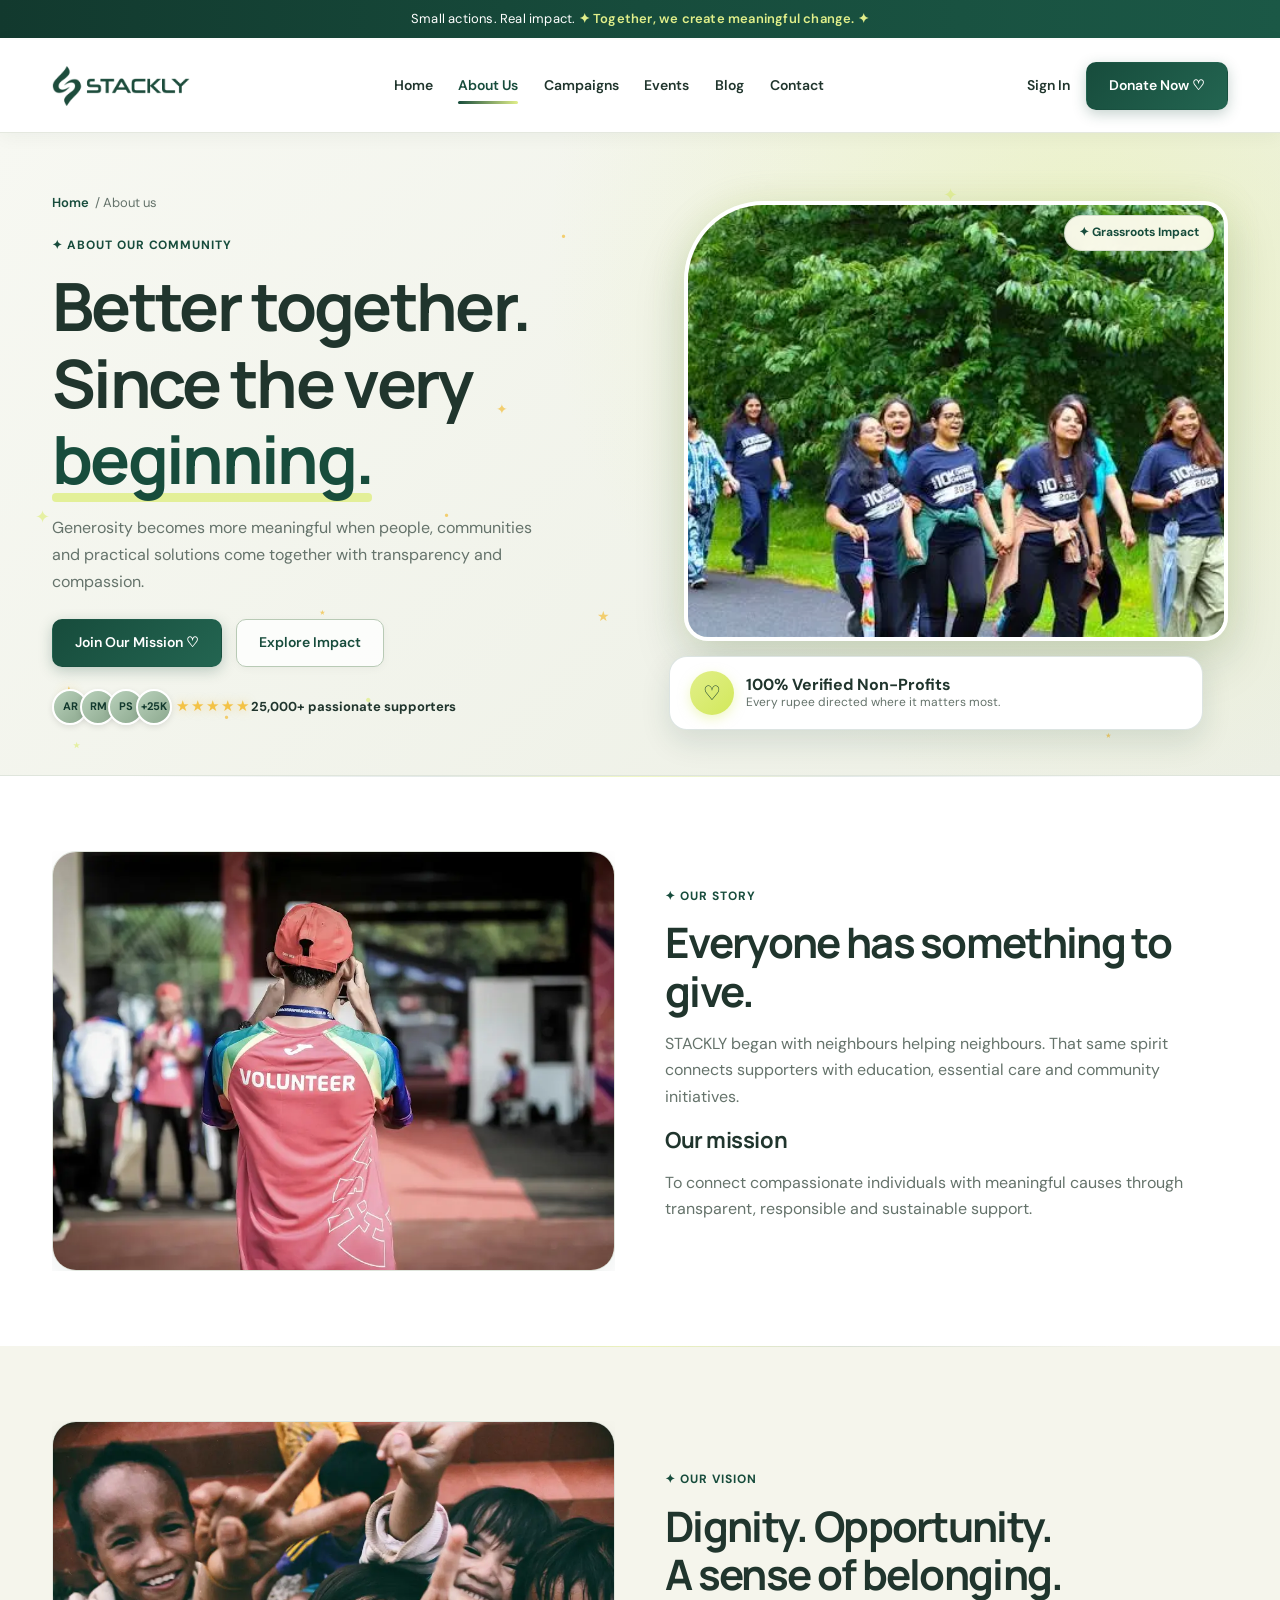
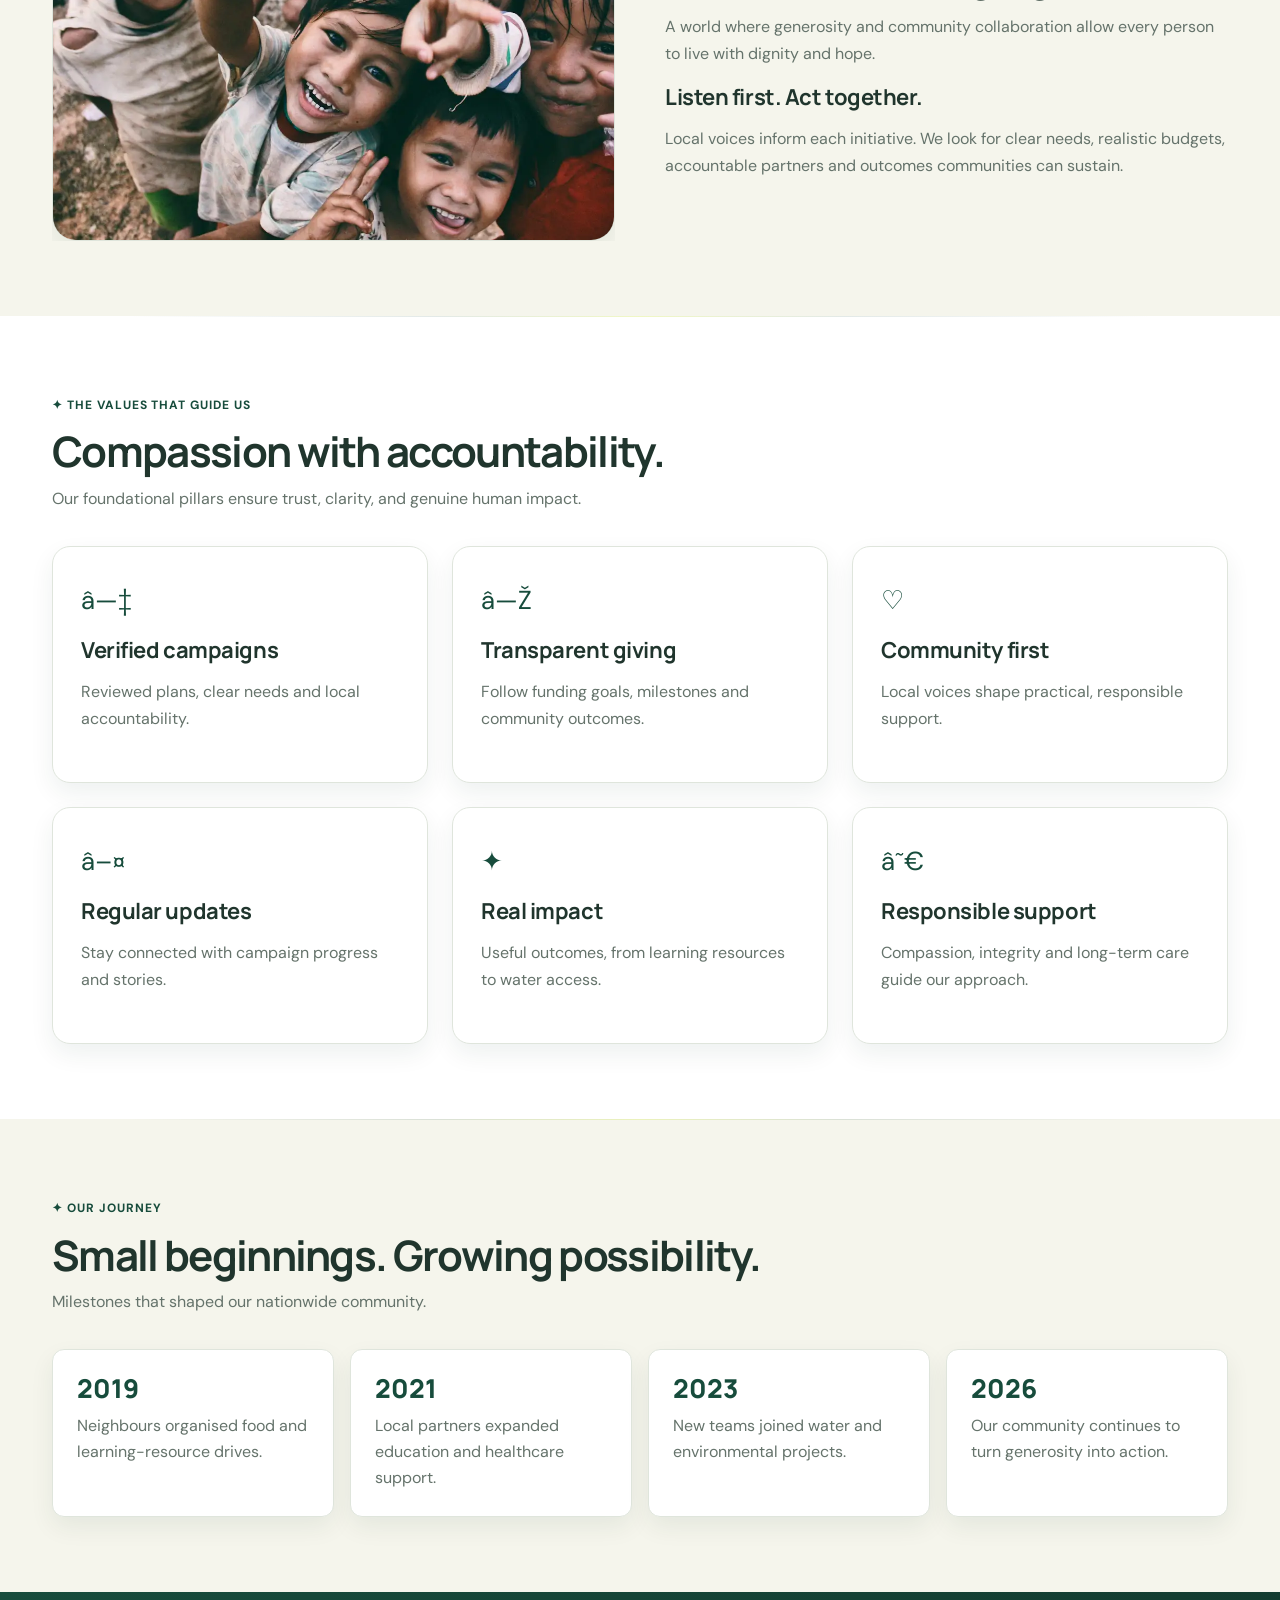
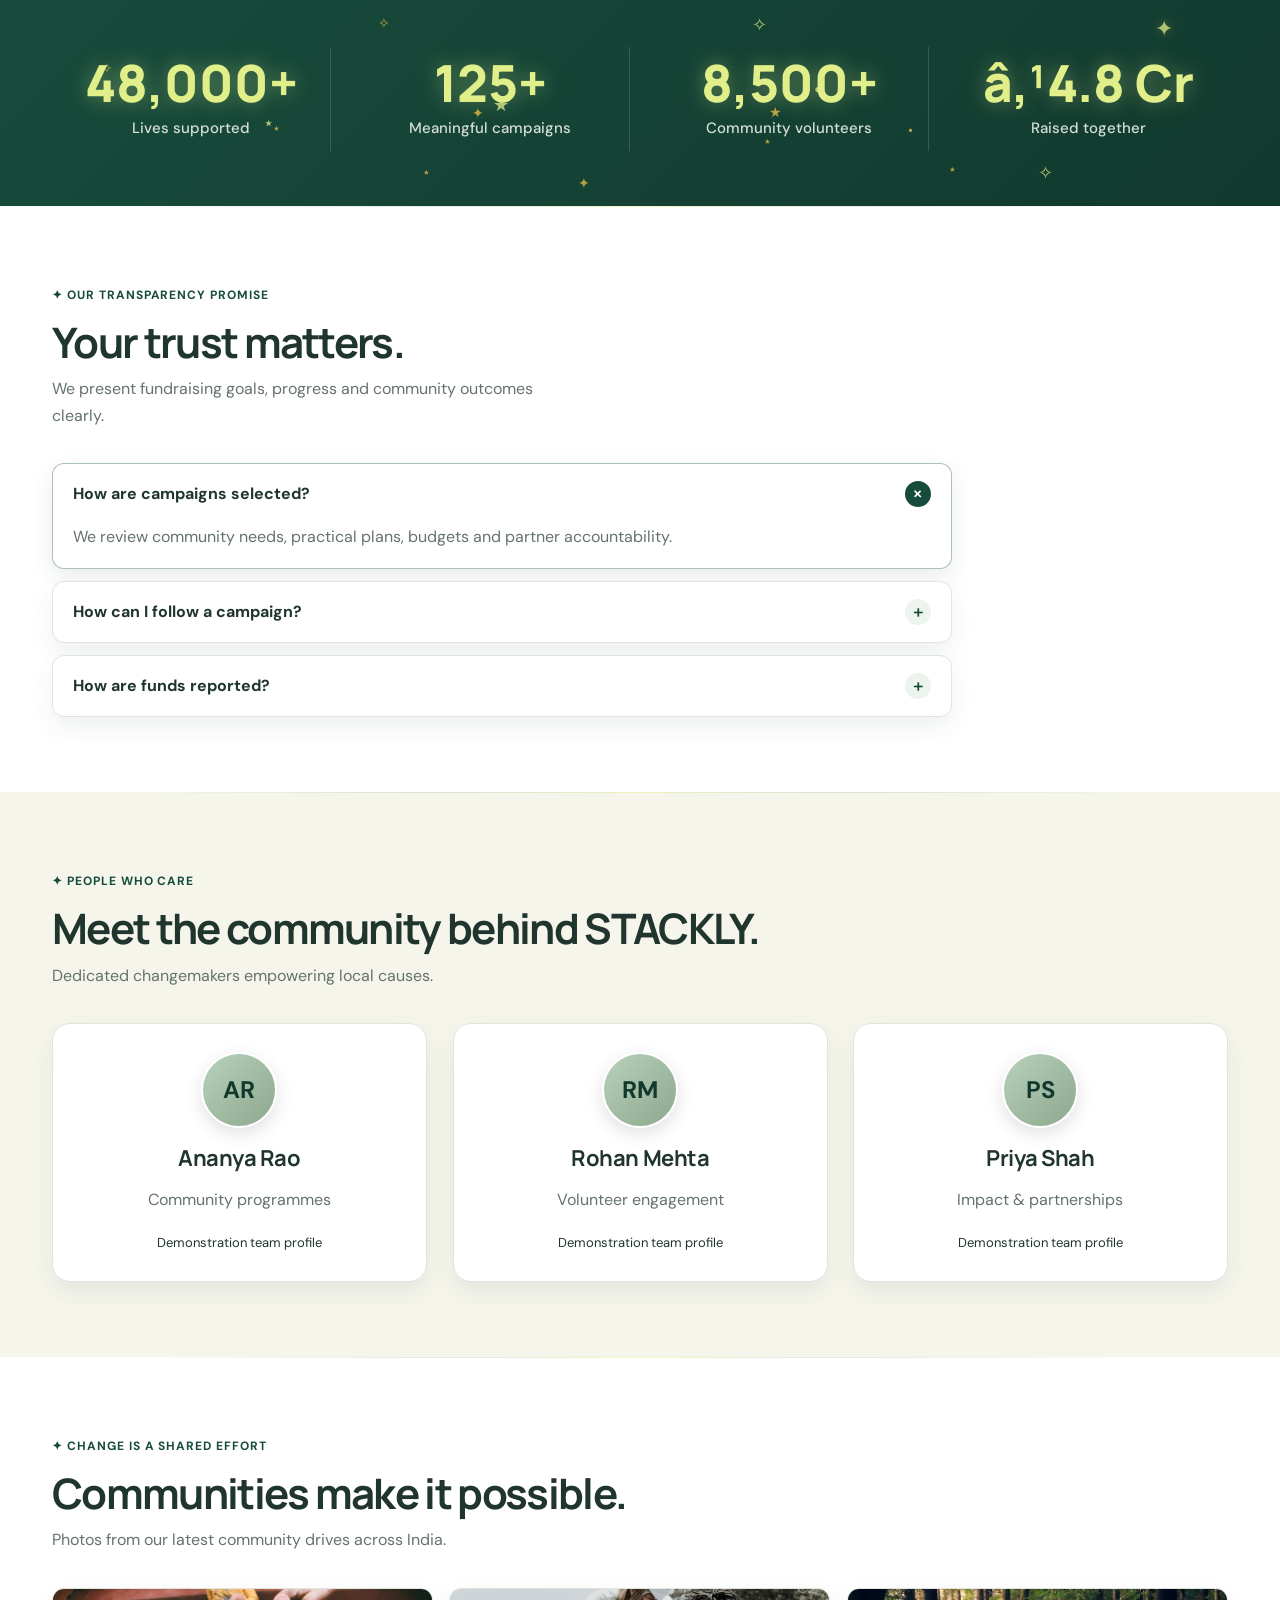
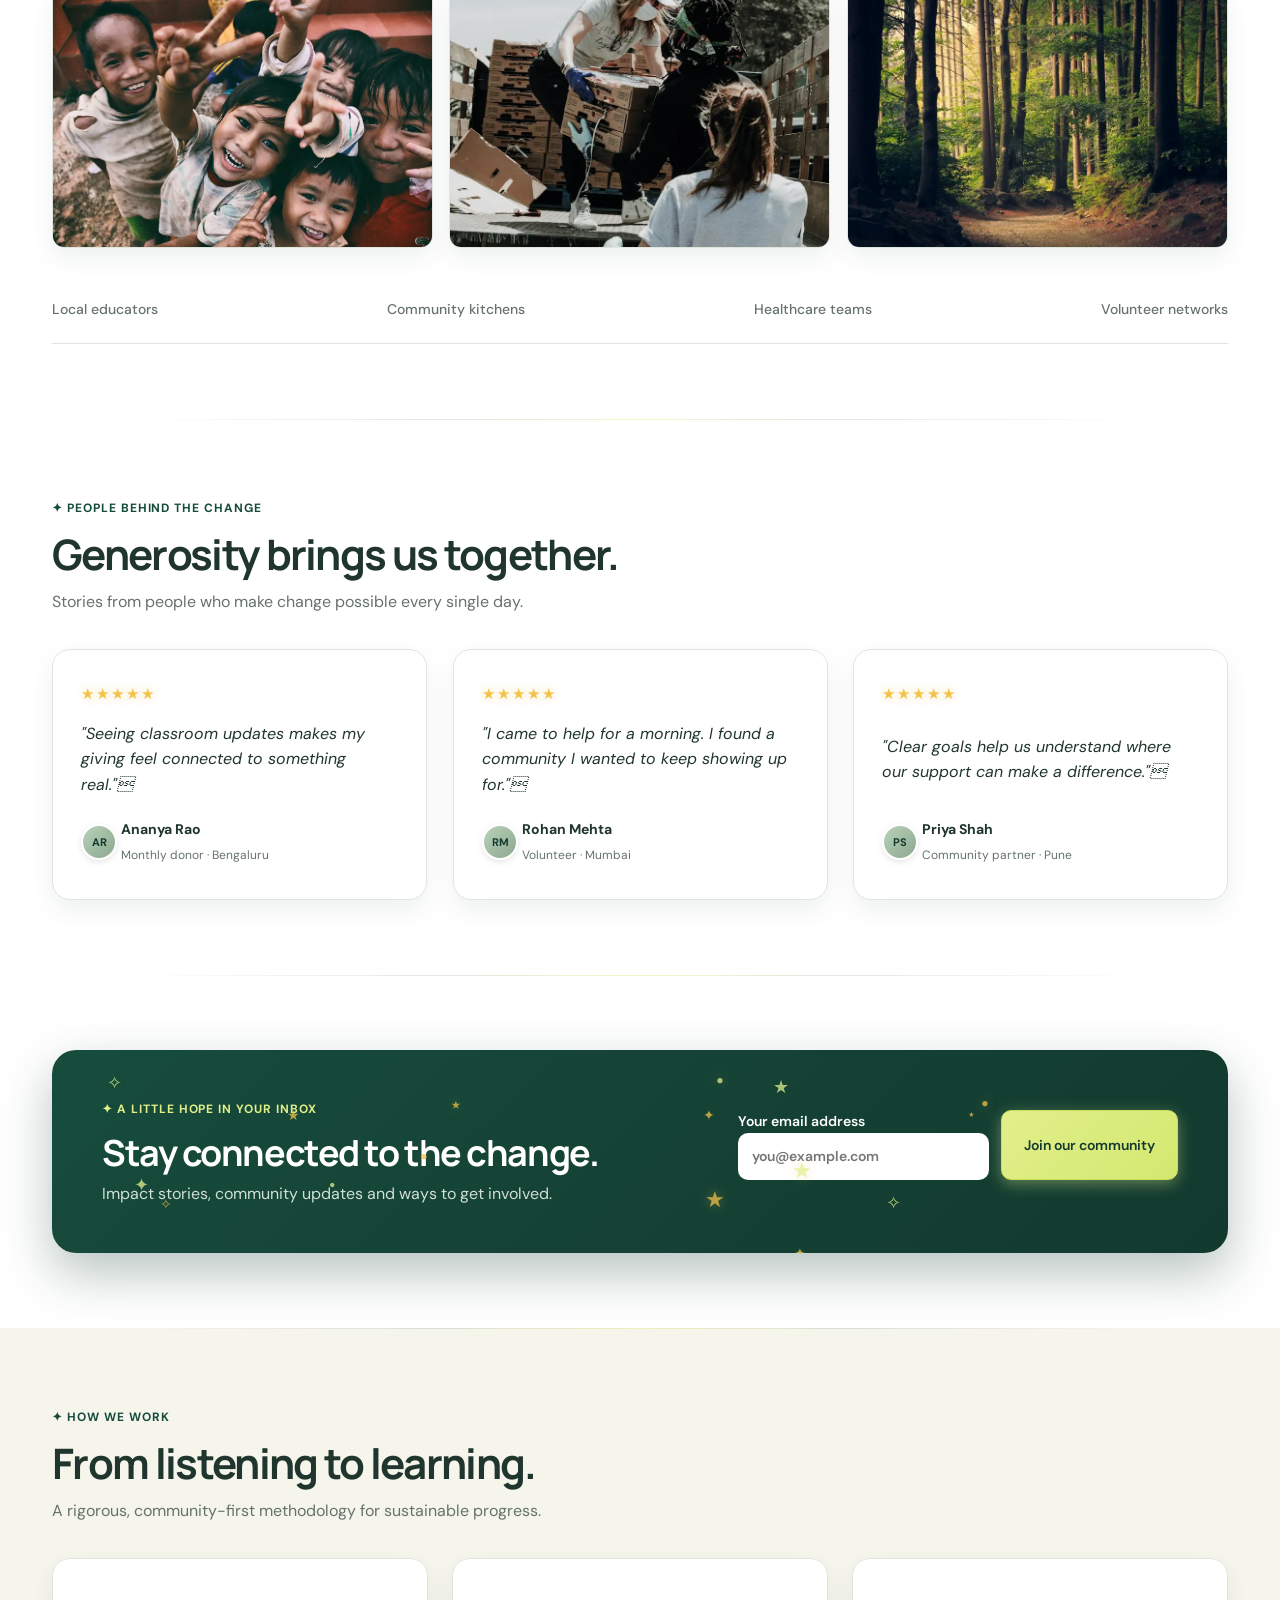
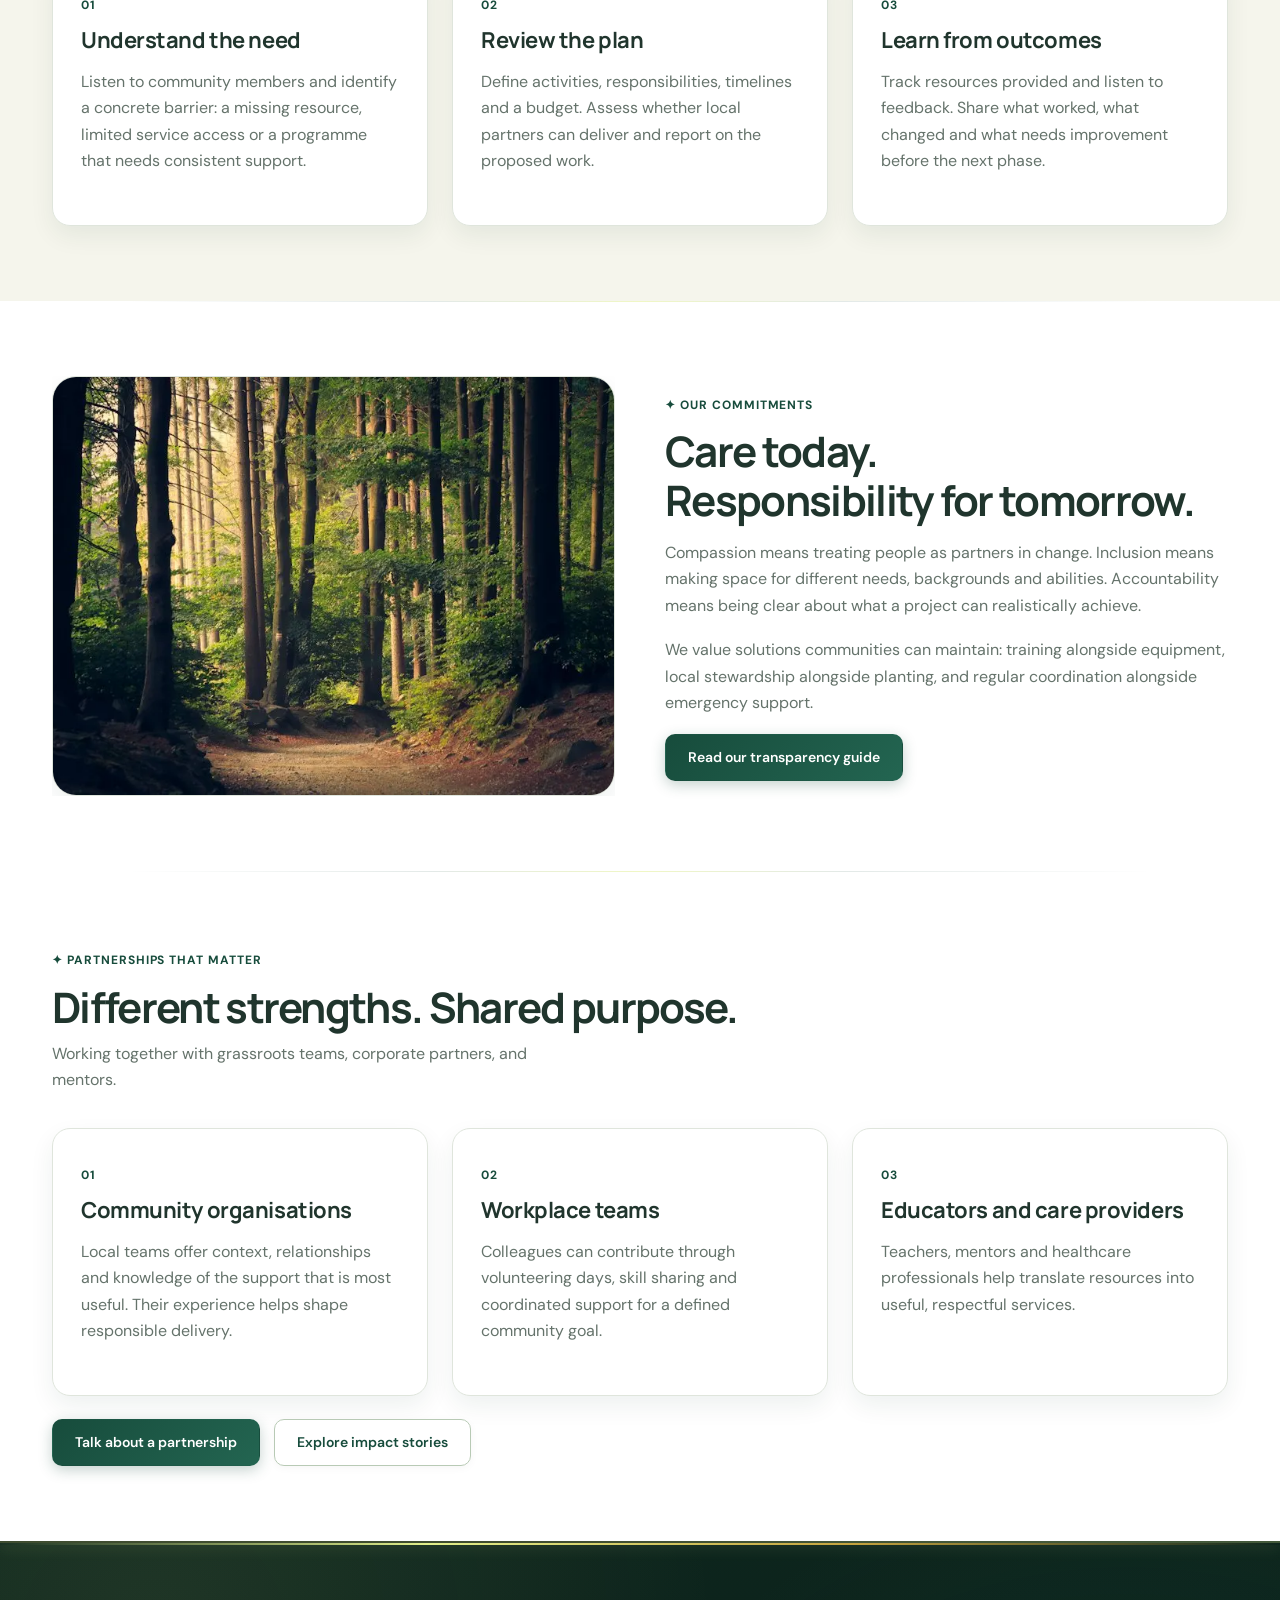
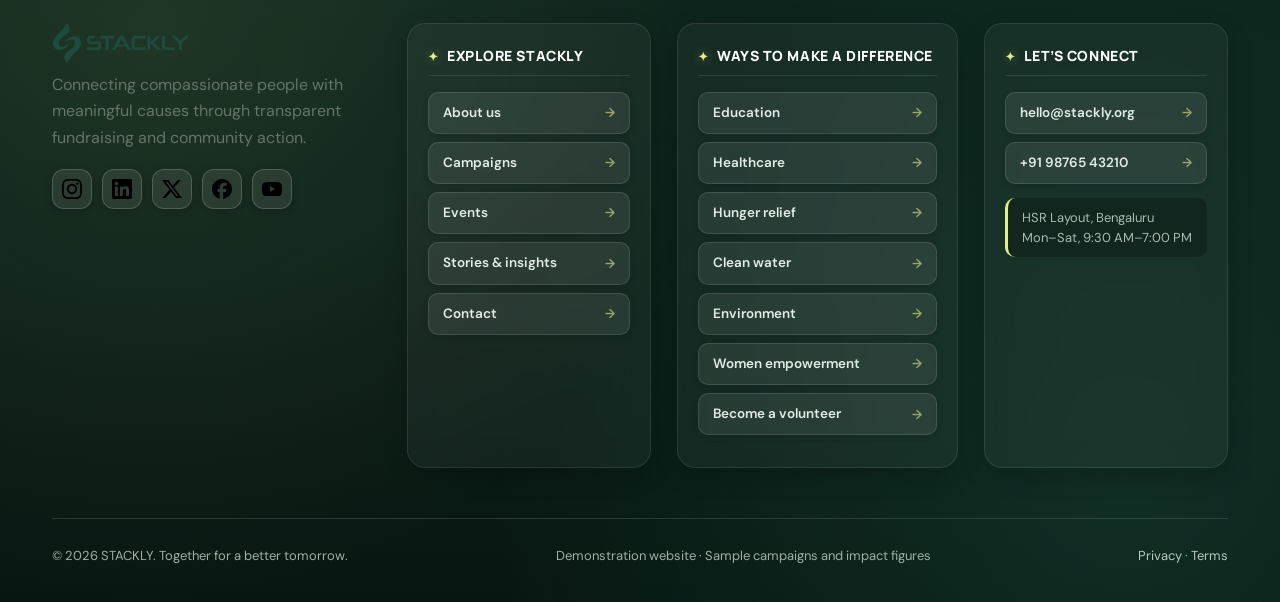
==== about.html @ 7dc30ee4 "Add files via upload" ====
<!DOCTYPE html>
<html lang="en">

<head>
    <meta charset="UTF-8">
    <meta name="viewport" content="width=device-width,initial-scale=1">
    <title>STACKLY | Our Story & Mission</title>
    <meta name="description"
        content="Our Story & Mission — STACKLY connects people with charity campaigns, volunteering and community impact.">
    <meta property="og:title" content="STACKLY | Our Story & Mission">
    <meta property="og:description"
        content="Our Story & Mission — STACKLY connects people with charity campaigns, volunteering and community impact.">
    <meta name="theme-color" content="#174c3c">
    <link rel="icon" type="image/webp" href="assets/logo_gold.webp">
    <link rel="stylesheet" href="assets/style.css">
    <script src="assets/data.js" defer></script>
    <script src="assets/main.js" defer></script>
</head>

<body>
    <div class="topbar">Small actions. Real impact. <span>✦ Together, we create meaningful change. ✦</span></div>
    <header>
        <div class="wrap nav"><a class="logo" href="index.html"><img src="assets/logo_gold.webp" alt="STACKLY" class="logo-img"></a>
            <nav aria-label="Main navigation"><a href="index.html">Home</a><a class="active" href="about.html">About
                    Us</a><a href="campaigns.html">Campaigns</a><a href="events.html">Events</a><a
                    href="blog.html">Blog</a><a href="contact.html">Contact</a></nav>
            <div class="nav-actions"><a href="signin.html">Sign In</a><a class="btn" href="404.html">Donate Now
                    ♡</a></div><button class="menu" aria-label="Toggle navigation" aria-expanded="false">☰</button>
        </div>
    </header>
    <main id="main">
        <section class="page-hero">
            <div class="wrap page-hero-grid">
                <div>
                    <div class="breadcrumb"><a href="index.html">Home</a> / About us</div><span class="eyebrow">✦ About
                        our community</span>
                    <h1>Better together.<br>Since the very<br><em>beginning.</em></h1>
                    <p>Generosity becomes more meaningful when people, communities and practical solutions come together
                        with transparency and compassion.</p>
                    <div class="button-row"><a class="btn" href="404.html">Join Our Mission ♡</a><a class="btn outline"
                            href="404.html">Explore Impact</a></div>
                    <div class="supporters">
                        <div class="avatars"><span class="avatar">AR</span><span class="avatar">RM</span><span
                                class="avatar">PS</span><span class="avatar">+25K</span></div>
                        <div>
                            <div class="stars">★★★★★</div><strong>25,000+ passionate supporters</strong>
                        </div>
                    </div>
                </div>
                <div class="hero-photo"><img src="assets/images.webp" alt="Volunteers working together in community"
                        width="1000" height="700" fetchpriority="high"><span class="photo-tag">✦ Grassroots
                        Impact</span>
                    <div class="photo-note"><span class="note-icon">♡</span>
                        <div><strong>100% Verified Non-Profits</strong><small>Every rupee directed where it matters
                                most.</small></div>
                    </div>
                </div>
            </div>
        </section>
        <section class="section">
            <div class="wrap">
                <div class="split ">
                    <div class="image"><img src="assets/volunteer.webp" alt="Volunteer community initiative"
                            width="1000" height="700" loading="lazy"></div>
                    <div><span class="eyebrow">✦ Our story</span>
                        <h2>Everyone has something to give.</h2>
                        <p>STACKLY began with neighbours helping neighbours. That same spirit connects supporters with
                            education, essential care and community initiatives.</p>
                        <h3>Our mission</h3>
                        <p>To connect compassionate individuals with meaningful causes through transparent, responsible
                            and sustainable support.</p>
                    </div>
                </div>
            </div>
        </section>
        <section class="section soft">
            <div class="wrap">
                <div class="split reverse">
                    <div class="image"><img src="assets/hero.webp" alt="Hero community initiative" width="1000"
                            height="700" loading="lazy"></div>
                    <div><span class="eyebrow">✦ Our vision</span>
                        <h2>Dignity. Opportunity.<br>A sense of belonging.</h2>
                        <p>A world where generosity and community collaboration allow every person to live with dignity
                            and hope.</p>
                        <h3>Listen first. Act together.</h3>
                        <p>Local voices inform each initiative. We look for clear needs, realistic budgets, accountable
                            partners and outcomes communities can sustain.</p>
                    </div>
                </div>
            </div>
        </section>
        <section class="section">
            <div class="wrap">
                <div class="section-head">
                    <div><span class="eyebrow">✦ The values that guide us</span>
                        <h2>Compassion with accountability.</h2>
                        <p>Our foundational pillars ensure trust, clarity, and genuine human impact.</p>
                    </div>
                </div>
                <div class="feature-cards">
                    <div class="feature">
                        <div class="symbol">â—‡</div>
                        <h3>Verified campaigns</h3>
                        <p>Reviewed plans, clear needs and local accountability.</p>
                    </div>
                    <div class="feature">
                        <div class="symbol">â—Ž</div>
                        <h3>Transparent giving</h3>
                        <p>Follow funding goals, milestones and community outcomes.</p>
                    </div>
                    <div class="feature">
                        <div class="symbol">♡</div>
                        <h3>Community first</h3>
                        <p>Local voices shape practical, responsible support.</p>
                    </div>
                    <div class="feature">
                        <div class="symbol">â–¤</div>
                        <h3>Regular updates</h3>
                        <p>Stay connected with campaign progress and stories.</p>
                    </div>
                    <div class="feature">
                        <div class="symbol">✦</div>
                        <h3>Real impact</h3>
                        <p>Useful outcomes, from learning resources to water access.</p>
                    </div>
                    <div class="feature">
                        <div class="symbol">â˜€</div>
                        <h3>Responsible support</h3>
                        <p>Compassion, integrity and long-term care guide our approach.</p>
                    </div>
                </div>
            </div>
        </section>
        <section class="section soft">
            <div class="wrap">
                <div class="section-head">
                    <div><span class="eyebrow">✦ Our journey</span>
                        <h2>Small beginnings. Growing possibility.</h2>
                        <p>Milestones that shaped our nationwide community.</p>
                    </div>
                </div>
                <div class="timeline">
                    <div><strong>2019</strong>
                        <p>Neighbours organised food and learning-resource drives.</p>
                    </div>
                    <div><strong>2021</strong>
                        <p>Local partners expanded education and healthcare support.</p>
                    </div>
                    <div><strong>2023</strong>
                        <p>New teams joined water and environmental projects.</p>
                    </div>
                    <div><strong>2026</strong>
                        <p>Our community continues to turn generosity into action.</p>
                    </div>
                </div>
            </div>
        </section>
        <div class="impact-band">
            <div class="wrap stats">
                <div class="stat"><strong>48,000+</strong>
                    <p>Lives supported</p>
                </div>
                <div class="stat"><strong>125+</strong>
                    <p>Meaningful campaigns</p>
                </div>
                <div class="stat"><strong>8,500+</strong>
                    <p>Community volunteers</p>
                </div>
                <div class="stat"><strong>â‚¹4.8 Cr</strong>
                    <p>Raised together</p>
                </div>
            </div>
        </div>
        <section class="section">
            <div class="wrap">
                <div id="transparency">
                    <div class="section-head">
                        <div><span class="eyebrow">✦ Our transparency promise</span>
                            <h2>Your trust matters.</h2>
                            <p>We present fundraising goals, progress and community outcomes clearly.</p>
                        </div>
                    </div>
                    <div class="faq">
                        <details open>
                            <summary>How are campaigns selected?</summary>
                            <p>We review community needs, practical plans, budgets and partner accountability.</p>
                        </details>
                        <details>
                            <summary>How can I follow a campaign?</summary>
                            <p>Explore sample progress and updates in your donor dashboard.</p>
                        </details>
                        <details>
                            <summary>How are funds reported?</summary>
                            <p>Sample campaign and impact reports are available in the admin dashboard. All figures on
                                this website are demonstration data.</p>
                        </details>
                    </div>
                </div>
            </div>
        </section>
        <section class="section soft">
            <div class="wrap">
                <div class="section-head">
                    <div><span class="eyebrow">✦ People who care</span>
                        <h2>Meet the community behind STACKLY.</h2>
                        <p>Dedicated changemakers empowering local causes.</p>
                    </div>
                </div>
                <div class="grid">
                    <div class="card team-card"><span class="avatar">AR</span>
                        <h3>Ananya Rao</h3>
                        <p>Community programmes</p><small>Demonstration team profile</small>
                    </div>
                    <div class="card team-card"><span class="avatar">RM</span>
                        <h3>Rohan Mehta</h3>
                        <p>Volunteer engagement</p><small>Demonstration team profile</small>
                    </div>
                    <div class="card team-card"><span class="avatar">PS</span>
                        <h3>Priya Shah</h3>
                        <p>Impact & partnerships</p><small>Demonstration team profile</small>
                    </div>
                </div>
            </div>
        </section>
        <section class="section">
            <div class="wrap">
                <div class="section-head">
                    <div><span class="eyebrow">✦ Change is a shared effort</span>
                        <h2>Communities make it possible.</h2>
                        <p>Photos from our latest community drives across India.</p>
                    </div>
                </div>
                <div class="gallery"><img src="assets/hero.webp" alt="Hero community initiative" width="1000"
                        height="700" loading="lazy"><img src="assets/food.webp" alt="Food community initiative"
                        width="1000" height="700" loading="lazy"><img src="assets/nature.webp"
                        alt="Nature community initiative" width="1000" height="700" loading="lazy"></div>
                <div class="trust-strip"><span>Local educators</span><span>Community kitchens</span><span>Healthcare
                        teams</span><span>Volunteer networks</span></div>
            </div>
        </section>
        <section class="section">
            <div class="wrap">
                <div class="section-head">
                    <div><span class="eyebrow">✦ People behind the change</span>
                        <h2>Generosity brings us together.</h2>
                        <p>Stories from people who make change possible every single day.</p>
                    </div>
                </div>
                <div class="grid">
                    <div class="testimonial">
                        <div class="stars">★★★★★</div>
                        <p>"Seeing classroom updates makes my giving feel connected to something real."</p>
                        <div class="person"><span class="avatar">AR</span>
                            <div><strong>Ananya Rao</strong><small>Monthly donor · Bengaluru</small></div>
                        </div>
                    </div>
                    <div class="testimonial">
                        <div class="stars">★★★★★</div>
                        <p>"I came to help for a morning. I found a community I wanted to keep showing up for."</p>
                        <div class="person"><span class="avatar">RM</span>
                            <div><strong>Rohan Mehta</strong><small>Volunteer · Mumbai</small></div>
                        </div>
                    </div>
                    <div class="testimonial">
                        <div class="stars">★★★★★</div>
                        <p>"Clear goals help us understand where our support can make a difference."</p>
                        <div class="person"><span class="avatar">PS</span>
                            <div><strong>Priya Shah</strong><small>Community partner · Pune</small></div>
                        </div>
                    </div>
                </div>
            </div>
        </section>
        <section class="section">
            <div class="wrap">
                <div class="newsletter">
                    <div><span class="eyebrow" style="color:var(--lime)">✦ A little hope in your inbox</span>
                        <h2>Stay connected to the change.</h2>
                        <p>Impact stories, community updates and ways to get involved.</p>
                    </div>
                    <form data-form="newsletter" novalidate><label>Your email address<input type="email" name="email"
                                placeholder="you@example.com" required></label><button class="btn light">Join our
                            community</button><span class="form-result" aria-live="polite"></span></form>
                </div>
            </div>
        </section>
        <section class="section soft">
            <div class="wrap">
                <div class="section-head">
                    <div><span class="eyebrow">✦ How we work</span>
                        <h2>From listening to learning.</h2>
                        <p>A rigorous, community-first methodology for sustainable progress.</p>
                    </div>
                </div>
                <div class="feature-cards">
                    <article class="feature"><span class="eyebrow">01</span>
                        <h3>Understand the need</h3>
                        <p>Listen to community members and identify a concrete barrier: a missing resource, limited
                            service access or a programme that needs consistent support.</p>
                    </article>
                    <article class="feature"><span class="eyebrow">02</span>
                        <h3>Review the plan</h3>
                        <p>Define activities, responsibilities, timelines and a budget. Assess whether local partners
                            can deliver and report on the proposed work.</p>
                    </article>
                    <article class="feature"><span class="eyebrow">03</span>
                        <h3>Learn from outcomes</h3>
                        <p>Track resources provided and listen to feedback. Share what worked, what changed and what
                            needs improvement before the next phase.</p>
                    </article>
                </div>
            </div>
        </section>
        <section class="section">
            <div class="wrap">
                <div class="split reverse">
                    <div class="image"><img src="assets/nature.webp" alt="Nature community initiative" width="1000"
                            height="700" loading="lazy"></div>
                    <div><span class="eyebrow">✦ Our commitments</span>
                        <h2>Care today.<br>Responsibility for tomorrow.</h2>
                        <p>Compassion means treating people as partners in change. Inclusion means making space for
                            different needs, backgrounds and abilities. Accountability means being clear about what a
                            project can realistically achieve.</p>
                        <p>We value solutions communities can maintain: training alongside equipment, local stewardship
                            alongside planting, and regular coordination alongside emergency support.</p><a class="btn"
                            href="404.html">Read our transparency guide</a>
                    </div>
                </div>
            </div>
        </section>
        <section class="section">
            <div class="wrap">
                <div class="section-head">
                    <div><span class="eyebrow">✦ Partnerships that matter</span>
                        <h2>Different strengths. Shared purpose.</h2>
                        <p>Working together with grassroots teams, corporate partners, and mentors.</p>
                    </div>
                </div>
                <div class="feature-cards">
                    <article class="feature"><span class="eyebrow">01</span>
                        <h3>Community organisations</h3>
                        <p>Local teams offer context, relationships and knowledge of the support that is most useful.
                            Their experience helps shape responsible delivery.</p>
                    </article>
                    <article class="feature"><span class="eyebrow">02</span>
                        <h3>Workplace teams</h3>
                        <p>Colleagues can contribute through volunteering days, skill sharing and coordinated support
                            for a defined community goal.</p>
                    </article>
                    <article class="feature"><span class="eyebrow">03</span>
                        <h3>Educators and care providers</h3>
                        <p>Teachers, mentors and healthcare professionals help translate resources into useful,
                            respectful services.</p>
                    </article>
                </div>
                <div class="button-row"><a class="btn" href="404.html">Talk about a
                        partnership</a><a class="btn outline" href="404.html">Explore impact stories</a></div>
            </div>
        </section>
    </main>
   <footer>
        <div class="wrap">
            <div class="footer-grid">
                <div><a class="logo" href="index.html"><img src="assets/logo_gold.webp" alt="STACKLY"
                            class="logo-img"></a>
                    <p>Connecting compassionate people with meaningful causes through transparent fundraising and
                        community action.</p>
                    <div class="social-links"><a href="404.html" aria-label="Open Instagram platform"
                            title="Instagram"><img src="assets/social/instagram.svg" width="20" height="20"
                                alt="Instagram logo"></a><a href="404.html" aria-label="Open LinkedIn platform"
                            title="LinkedIn"><img src="assets/social/linkedin.svg" width="20" height="20"
                                alt="LinkedIn logo"></a><a href="404.html" aria-label="Open X platform" title="X"><img
                                src="assets/social/x.svg" width="20" height="20" alt="X logo"></a><a href="404.html"
                            aria-label="Open Facebook platform" title="Facebook"><img src="assets/social/facebook.svg"
                                width="20" height="20" alt="Facebook logo"></a><a href="404.html"
                            aria-label="Open YouTube platform" title="YouTube"><img src="assets/social/youtube.svg"
                                width="20" height="20" alt="YouTube logo"></a></div>
                </div>
                <div class="footer-links">
                    <h4>Explore STACKLY</h4><a href="about.html">About us</a><a href="campaigns.html">Campaigns</a><a
                        href="events.html">Events</a><a href="blog.html">Stories &amp; insights</a><a
                        href="contact.html">Contact</a>
                </div>
                <div class="footer-links">
                    <h4>Ways to make a difference</h4><a href="404.html">Education</a><a
                        href="404.html">Healthcare</a><a href="404.html">Hunger relief</a><a
                        href="404.html">Clean
                        water</a><a href="404.html">Environment</a><a href="404.html">Women
                        empowerment</a><a href="404.html">Become a volunteer</a>
                </div>
                <div class="footer-links">
                    <h4>Let’s connect</h4><a href="404.html">hello@stackly.org</a><a
                        href="404.html">+91 98765 43210</a>
                    <p>HSR Layout, Bengaluru<br>Mon–Sat, 9:30 AM–7:00 PM</p>
                </div>
            </div>
            <div class="footer-bottom"><span>© 2026 STACKLY. Together for a better tomorrow.</span><span>Demonstration
                    website · Sample campaigns and impact figures</span><span><a href="404.html">Privacy</a> · <a
                        href="404.html">Terms</a></span></div>
        </div>
    </footer>
</body>

</html>
---- assets/style.css ----
@import url('https://fonts.googleapis.com/css2?family=DM+Sans:wght@400;500;600;700&family=Manrope:wght@400;500;600;700;800&display=swap');

:root {
  --green: #174c3c;
  --green-light: #236551;
  --deep: #12392e;
  --lime: #e1ef8a;
  --lime-glow: rgba(225, 239, 138, 0.45);
  --gold: #f3c246;
  --gold-glow: rgba(243, 194, 70, 0.5);
  --cream: #f5f5ec;
  --ink: #20352d;
  --muted: #65736b;
  --line: #dfe5dc;
  --white: #fff;
  --radius: 18px;
  --card-shadow: 0 10px 25px rgba(18, 57, 46, 0.07);
  --hover-shadow: 0 20px 45px rgba(18, 57, 46, 0.15);
  --topbar-height: 40px;
  --header-height: 92px;
  --shine-gradient: linear-gradient(115deg, transparent 20%, rgba(255, 255, 255, 0.5) 45%, rgba(225, 239, 138, 0.7) 50%, rgba(255, 255, 255, 0.5) 55%, transparent 80%);
}

* {
  box-sizing: border-box;
  margin: 0;
  padding: 0;
}

html {
  scroll-behavior: smooth;
  -webkit-text-size-adjust: 100%;
  overflow-x: hidden;
  width: 100%;
}

body {
  margin: 0;
  padding-top: calc(var(--topbar-height) + var(--header-height));
  color: var(--ink);
  font: 16px/1.65 'DM Sans', -apple-system, BlinkMacSystemFont, Arial, sans-serif;
  background: #fff;
  overflow-x: hidden;
  width: 100%;
  position: relative;
}

body:has(.dash) {
  padding-top: 0;
}

body.auth-page {
  padding-top: 0;
}

body.menu-open {
  overflow: hidden !important;
}

h1, h2, h3, h4 {
  font-family: Manrope, -apple-system, BlinkMacSystemFont, Arial, sans-serif;
  line-height: 1.15;
  margin: 0 0 16px;
  letter-spacing: -0.04em;
  color: var(--ink);
}

h1 {
  font-size: clamp(32px, 5.2vw, 68px);
  font-weight: 700;
}

h2 {
  font-size: clamp(24px, 3.4vw, 42px);
  font-weight: 700;
}

h3 {
  font-size: clamp(18px, 2.2vw, 22px);
  letter-spacing: -0.02em;
}

p {
  margin: 0 0 18px;
  color: var(--muted);
  line-height: 1.65;
}

a {
  color: inherit;
  text-decoration: none;
  transition: color 0.25s, transform 0.25s;
}

button, input, select, textarea {
  font: inherit;
  -webkit-tap-highlight-color: transparent;
  max-width: 100%;
}

button {
  cursor: pointer;
}

a:focus-visible, button:focus-visible, input:focus-visible, select:focus-visible, textarea:focus-visible {
  outline: 3px solid #719931;
  outline-offset: 3px;
}

img {
  max-width: 100%;
  height: auto;
  display: block;
  object-fit: cover;
}

small {
  font-size: 13px;
}

.wrap {
  width: 100%;
  max-width: 1240px;
  margin: 0 auto;
  padding: 0 32px;
  box-sizing: border-box;
}

/* =========================================
   TOPBAR & HEADER WITH LOGO IMAGE
========================================= */
.topbar {
  background: linear-gradient(90deg, var(--deep), var(--green), #1b5846);
  color: white;
  text-align: center;
  font-size: 13px;
  padding: 10px 16px;
  letter-spacing: 0.2px;
  position: fixed;
  top: 0;
  left: 0;
  right: 0;
  z-index: 40;
  line-height: 1.4;
}

.topbar span {
  color: var(--lime);
  font-weight: 600;
}

header {
  position: fixed;
  top: var(--topbar-height);
  left: 0;
  right: 0;
  z-index: 50;
  background: rgba(255, 255, 255, 0.96);
  backdrop-filter: blur(20px);
  -webkit-backdrop-filter: blur(20px);
  border-bottom: 1px solid #e4e8df;
  box-shadow: 0 3px 18px rgba(18, 57, 46, 0.05);
  transition: background 0.3s, box-shadow 0.3s;
}

.nav {
  height: 92px;
  display: flex;
  align-items: center;
  justify-content: space-between;
  gap: clamp(16px, 2vw, 28px);
  min-width: 0;
}

.logo {
  display: inline-flex;
  align-items: center;
  text-decoration: none;
  flex-shrink: 0;
  min-width: 0;
  transition: transform 0.3s cubic-bezier(0.2, 0.8, 0.2, 1);
}

.logo:hover {
  transform: scale(1.04);
}

.logo-img {
  height: 40px;
  width: auto;
  max-width: 165px;
  object-fit: contain;
  display: block;
}

img[src$="logo_gold.webp"] {
  filter: brightness(0) saturate(100%) invert(25%) sepia(16%) saturate(1336%) hue-rotate(108deg) brightness(92%) contrast(94%);
}

.auth-art img[src$="logo_gold.webp"],
.nav-drawer-header img[src$="logo_gold.webp"],
.sidebar img[src$="logo_gold.webp"] {
  filter: brightness(0) saturate(100%) invert(62%) sepia(31%) saturate(850%) hue-rotate(93deg) brightness(96%) contrast(92%);
}

.nav > nav[aria-label="Main navigation"] {
  display: flex;
  flex: 1;
  justify-content: center;
  gap: clamp(16px, 2vw, 30px);
}

.nav-links-wrap {
  display: flex;
  align-items: center;
  justify-content: center;
  flex: 1;
  min-width: 0;
  gap: clamp(16px, 2vw, 30px);
}

nav {
  display: flex;
  gap: clamp(20px, 2.6vw, 38px);
  margin: auto;
  font-size: 14px;
  font-weight: 600;
  min-width: 0;
}

nav a {
  position: relative;
  padding: 8px 0;
  color: var(--ink);
  transition: color 0.25s;
  white-space: nowrap;
}

nav a:hover, nav a.active {
  color: var(--green);
}

nav a:after {
  content: '';
  position: absolute;
  bottom: 2px;
  left: 0;
  width: 0;
  height: 2.5px;
  background: linear-gradient(90deg, var(--green), var(--lime));
  border-radius: 2px;
  transition: width 0.3s cubic-bezier(0.2, 0.8, 0.2, 1);
}

nav a:hover:after, nav a.active:after {
  width: 100%;
}

.nav-actions {
  display: flex;
  gap: 16px;
  align-items: center;
  font-size: 14px;
  font-weight: 600;
  flex-shrink: 0;
}

.menu {
  display: none;
  background: transparent;
  border: 0;
  font-size: 26px;
  color: var(--ink);
  cursor: pointer;
  padding: 6px;
  line-height: 1;
  position: relative;
  z-index: 100001;
}

/* Elements hidden on desktop drawer */
.nav-drawer-header, .nav-drawer-footer {
  display: none;
}

/* =========================================
   BUTTONS & SHINING EFFECTS
========================================= */
.btn {
  display: inline-flex;
  align-items: center;
  justify-content: center;
  gap: 8px;
  min-height: 46px;
  border: 1px solid transparent;
  background: linear-gradient(135deg, var(--green) 0%, var(--green-light) 100%);
  color: white;
  border-radius: 10px;
  padding: 11px 22px;
  font-weight: 600;
  font-size: 14px;
  position: relative;
  overflow: hidden;
  cursor: pointer;
  text-align: center;
  box-shadow: 0 4px 14px rgba(23, 76, 60, 0.25);
  transition: all 0.35s cubic-bezier(0.2, 0.8, 0.2, 1);
  z-index: 1;
  white-space: nowrap;
}

.btn::before {
  content: '';
  position: absolute;
  top: 0;
  left: -120%;
  width: 100%;
  height: 100%;
  background: linear-gradient(90deg, transparent, rgba(255, 255, 255, 0.4), transparent);
  transform: skewX(-25deg);
  transition: left 0.75s ease;
  z-index: 2;
  pointer-events: none;
}

.btn:hover::before {
  left: 140%;
}

.btn:hover {
  transform: translateY(-2px) scale(1.02);
  box-shadow: 0 8px 22px rgba(23, 76, 60, 0.35), 0 0 16px var(--lime-glow);
}

.btn:active {
  transform: translateY(0) scale(0.98);
}

.btn.light {
  background: linear-gradient(135deg, var(--lime) 0%, #d4e870 100%);
  color: var(--deep);
  border: 1px solid #c9de5d;
  box-shadow: 0 4px 15px rgba(225, 239, 138, 0.4);
}

.btn.light:hover {
  box-shadow: 0 10px 25px rgba(212, 232, 112, 0.5), 0 0 20px rgba(225, 239, 138, 0.7);
}

.btn.outline {
  background: rgba(255, 255, 255, 0.8);
  color: var(--green);
  border: 1.5px solid #b8cab5;
  box-shadow: 0 2px 8px rgba(0, 0, 0, 0.04);
}

.btn.outline:hover {
  background: var(--green);
  color: white;
  border-color: var(--green);
  box-shadow: 0 8px 22px rgba(23, 76, 60, 0.3);
}

.button-row {
  display: flex;
  gap: 14px;
  align-items: center;
  flex-wrap: wrap;
  margin-top: 24px;
}

.table-button {
  background: transparent;
  border: 1px solid var(--green);
  color: var(--green);
  padding: 6px 14px;
  border-radius: 8px;
  font-size: 13px;
  font-weight: 600;
  transition: all 0.25s;
  cursor: pointer;
  display: inline-block;
}

.table-button:hover {
  background: var(--green);
  color: white;
  transform: translateY(-2px);
  box-shadow: 0 4px 12px rgba(23, 76, 60, 0.2);
}

/* =========================================
   STARS & SHINING ANIMATIONS
========================================= */
.stars {
  color: var(--gold);
  letter-spacing: 2px;
  font-size: 15px;
  display: inline-block;
  text-shadow: 0 0 10px var(--gold-glow);
  animation: starPulse 3s ease-in-out infinite;
}

@keyframes starPulse {
  0%, 100% {
    filter: drop-shadow(0 0 2px rgba(243, 194, 70, 0.4));
    transform: scale(1);
  }
  50% {
    filter: drop-shadow(0 0 8px rgba(243, 194, 70, 0.85));
    transform: scale(1.05);
  }
}

.hero-stars {
  position: absolute;
  inset: 0;
  pointer-events: none;
  overflow: hidden;
  z-index: 0;
}

.twinkle-star {
  position: absolute;
  color: var(--gold);
  font-size: 14px;
  opacity: 0.75;
  animation: twinkleStar 4s ease-in-out infinite;
  user-select: none;
}

.twinkle-star.lime {
  color: var(--lime);
  font-size: 18px;
}

.twinkle-star.large {
  font-size: 22px;
  filter: drop-shadow(0 0 6px var(--gold-glow));
}

@keyframes twinkleStar {
  0%, 100% {
    opacity: 0.2;
    transform: scale(0.7) rotate(0deg);
  }
  50% {
    opacity: 1;
    transform: scale(1.3) rotate(45deg);
    filter: drop-shadow(0 0 8px currentColor);
  }
}

/* =========================================
   HERO SECTIONS (WITH RICH IMAGES & SHINE)
========================================= */
.hero, .page-hero {
  background: radial-gradient(circle at 85% 20%, rgba(225, 239, 138, 0.35) 0%, transparent 45%),
              linear-gradient(135deg, #f7f8f2 0%, #ecefe4 100%);
  padding: 60px 0 50px;
  position: relative;
  overflow: hidden;
  border-bottom: 1px solid var(--line);
}

.hero-grid, .page-hero-grid {
  display: grid;
  grid-template-columns: 1.08fr 1fr;
  gap: 45px;
  align-items: center;
  position: relative;
  z-index: 2;
}

.hero h1 em, .page-hero h1 em {
  font-style: normal;
  color: var(--green);
  position: relative;
  z-index: 1;
}

.hero h1 em::after, .page-hero h1 em::after {
  content: '';
  position: absolute;
  height: 9px;
  background: var(--lime);
  bottom: 2px;
  left: 0;
  right: 0;
  z-index: -1;
  opacity: 0.85;
  border-radius: 4px;
}

.hero p, .page-hero p {
  max-width: 500px;
  font-size: 16px;
  line-height: 1.7;
}

.eyebrow {
  display: inline-flex;
  align-items: center;
  gap: 6px;
  font-size: 12px;
  font-weight: 700;
  text-transform: uppercase;
  letter-spacing: 0.08em;
  color: var(--green);
  margin-bottom: 12px;
}

.hero-photo {
  position: relative;
  display: inline-block;
  width: 100%;
}

.hero-photo > img {
  width: 100%;
  height: 440px;
  object-fit: cover;
  border-radius: 80px 24px 24px 24px;
  box-shadow: 0 20px 50px rgba(18, 57, 46, 0.18), 0 0 30px rgba(225, 239, 138, 0.25);
  border: 4px solid white;
  transition: transform 0.5s cubic-bezier(0.2, 0.8, 0.2, 1), box-shadow 0.5s;
}

.hero-photo:hover > img {
  transform: scale(1.02);
  box-shadow: 0 25px 60px rgba(18, 57, 46, 0.25), 0 0 40px var(--lime-glow);
}

.photo-note {
  position: absolute;
  bottom: -15px;
  left: -15px;
  background: rgba(255, 255, 255, 0.95);
  backdrop-filter: blur(12px);
  -webkit-backdrop-filter: blur(12px);
  border: 1px solid rgba(23, 76, 60, 0.15);
  border-radius: 18px;
  padding: 14px 20px;
  box-shadow: 0 12px 30px rgba(18, 57, 46, 0.12);
  display: flex;
  gap: 12px;
  align-items: center;
  transition: transform 0.4s, box-shadow 0.4s;
  z-index: 3;
  max-width: calc(100% - 10px);
}

.photo-note:hover {
  transform: translateY(-3px) scale(1.02);
  box-shadow: 0 18px 40px rgba(18, 57, 46, 0.18);
}

.note-icon {
  background: linear-gradient(135deg, var(--lime), #d2e85a);
  width: 44px;
  height: 44px;
  display: grid;
  place-items: center;
  border-radius: 50%;
  font-size: 20px;
  color: var(--deep);
  flex-shrink: 0;
  box-shadow: 0 4px 12px rgba(225, 239, 138, 0.5);
}

.photo-note strong {
  font-size: 16px;
  display: block;
  color: var(--ink);
  line-height: 1.25;
}

.photo-note small {
  color: var(--muted);
  font-size: 12px;
  line-height: 1.3;
  display: block;
}

.photo-tag {
  position: absolute;
  right: 14px;
  top: 14px;
  background: rgba(255, 253, 240, 0.95);
  backdrop-filter: blur(8px);
  -webkit-backdrop-filter: blur(8px);
  border: 1px solid rgba(23, 76, 60, 0.15);
  border-radius: 100px;
  padding: 7px 14px;
  font-size: 12px;
  font-weight: 700;
  color: var(--green);
  box-shadow: 0 6px 16px rgba(0, 0, 0, 0.08);
  z-index: 3;
}

.supporters {
  display: flex;
  align-items: center;
  gap: 12px;
  margin-top: 22px;
  font-size: 13px;
  flex-wrap: wrap;
}

.avatars {
  display: flex;
}

.avatar {
  height: 36px;
  width: 36px;
  display: grid;
  place-items: center;
  border: 2px solid white;
  border-radius: 50%;
  background: linear-gradient(135deg, #b9d1bb, #8ca88e);
  color: var(--deep);
  font-size: 11px;
  font-weight: 700;
  margin-right: -8px;
  box-shadow: 0 2px 6px rgba(0, 0, 0, 0.1);
  transition: transform 0.25s;
}

.avatar:hover {
  transform: translateY(-3px) scale(1.15);
  z-index: 5;
}

.breadcrumb {
  font-size: 13px;
  color: var(--muted);
  margin-bottom: 18px;
  display: flex;
  align-items: center;
  gap: 6px;
  flex-wrap: wrap;
}

.breadcrumb a {
  color: var(--green);
  font-weight: 600;
}

.breadcrumb a:hover {
  text-decoration: underline;
}

/* =========================================
   TRUST STRIP
========================================= */
.trust-strip {
  display: flex;
  justify-content: space-between;
  padding: 22px 0;
  gap: 14px;
  border-bottom: 1px solid var(--line);
  font-size: 14px;
  color: var(--muted);
  font-weight: 500;
  flex-wrap: wrap;
}

.trust-strip span {
  display: flex;
  align-items: center;
  gap: 8px;
  transition: transform 0.3s, color 0.3s;
}

.trust-strip span:hover {
  transform: translateY(-2px);
  color: var(--green);
}

.trust-strip b {
  color: var(--green);
  font-size: 15px;
}

/* =========================================
   SECTIONS & GRIDS (WITH AMBIENT SHINE)
========================================= */
.section {
  padding: 75px 0;
  position: relative;
  overflow: hidden;
  transition: background-color 0.4s ease;
}

.section::before {
  content: '';
  position: absolute;
  top: 0;
  left: 10%;
  right: 10%;
  height: 1px;
  background: linear-gradient(90deg, transparent 0%, rgba(23, 76, 60, 0.12) 30%, rgba(225, 239, 138, 0.5) 50%, rgba(23, 76, 60, 0.12) 70%, transparent 100%);
  pointer-events: none;
}

.section.soft {
  background: var(--cream);
}

.section.soft:hover {
  background: #f1f4ea;
}

.section-head {
  display: flex;
  justify-content: space-between;
  gap: 20px;
  align-items: flex-end;
  margin-bottom: 34px;
  flex-wrap: wrap;
}

.section-head h2 {
  margin-bottom: 10px;
}

.section-head p {
  max-width: 530px;
  margin: 0;
}

.text-link {
  border-bottom: 2px solid var(--green);
  font-weight: 700;
  font-size: 14px;
  padding: 4px 0;
  white-space: nowrap;
  color: var(--green);
  transition: all 0.3s;
  display: inline-block;
}

.text-link:hover {
  color: var(--deep);
  border-color: var(--lime);
  transform: translateX(4px);
}

.grid {
  display: grid;
  grid-template-columns: repeat(3, 1fr);
  gap: 26px;
}

.timeline {
  display: grid;
  grid-template-columns: repeat(4, minmax(0, 1fr));
  gap: 16px;
}

.timeline > div {
  min-width: 0;
  padding: 24px;
  border: 1px solid var(--line);
  border-radius: 12px;
  background: var(--white);
  box-shadow: var(--card-shadow);
}

.timeline strong {
  display: block;
  margin-bottom: 10px;
  color: var(--green);
  font: 800 26px/1.1 Manrope, sans-serif;
}

.timeline p {
  margin: 0;
}

.gallery {
  display: grid;
  grid-template-columns: repeat(3, minmax(0, 1fr));
  gap: 16px;
  margin: 28px 0;
}

.gallery img {
  width: 100%;
  height: 260px;
  min-width: 0;
  border: 1px solid var(--line);
  border-radius: 12px;
  box-shadow: var(--card-shadow);
  object-fit: cover;
}

.faq {
  display: grid;
  gap: 12px;
  max-width: 900px;
}

.faq details {
  overflow: hidden;
  border: 1px solid var(--line);
  border-radius: 12px;
  background: var(--white);
  box-shadow: var(--card-shadow);
  transition: border-color 0.2s, box-shadow 0.2s;
}

.faq details[open] {
  border-color: rgba(23, 76, 60, 0.35);
  box-shadow: 0 8px 22px rgba(18, 57, 46, 0.09);
}

.faq summary {
  display: flex;
  align-items: center;
  justify-content: space-between;
  gap: 16px;
  padding: 17px 20px;
  color: var(--ink);
  font-weight: 700;
  line-height: 1.4;
  list-style: none;
  cursor: pointer;
}

.faq summary::-webkit-details-marker {
  display: none;
}

.faq summary::after {
  content: '+';
  display: grid;
  flex: 0 0 26px;
  width: 26px;
  height: 26px;
  place-items: center;
  border-radius: 50%;
  background: #edf3ed;
  color: var(--green);
  font-size: 19px;
  font-weight: 500;
  transition: transform 0.2s, background 0.2s, color 0.2s;
}

.faq details[open] summary::after {
  transform: rotate(45deg);
  background: var(--green);
  color: var(--white);
}

.faq details > p {
  max-width: 78ch;
  margin: 0;
  padding: 0 20px 18px;
}

/* =========================================
   CARDS & ELEMENTS: HOVER, SHAKE & SHINE EFFECTS
========================================= */
@keyframes cardShake {
  0% { transform: translateY(-7px) scale(1.015) rotate(0deg); }
  15% { transform: translateY(-9px) scale(1.02) rotate(-1.5deg); }
  30% { transform: translateY(-8px) scale(1.02) rotate(1.5deg); }
  45% { transform: translateY(-9px) scale(1.02) rotate(-1deg); }
  60% { transform: translateY(-8px) scale(1.02) rotate(1deg); }
  75% { transform: translateY(-9px) scale(1.02) rotate(-0.5deg); }
  90% { transform: translateY(-8px) scale(1.02) rotate(0.5deg); }
  100% { transform: translateY(-8px) scale(1.02) rotate(0deg); }
}

@keyframes shineSweep {
  0% { left: -160%; opacity: 0; }
  25% { opacity: 0.9; }
  75% { opacity: 0.9; }
  100% { left: 190%; opacity: 0; }
}

/* Base Card & Container Structure with Spotlight Shine Cursor Support */
.card, .feature, .testimonial, .step, .stat, .dash-stat, .panel, .urgent, .cause, .cause-card, .team-card, .article-aside, .dash-impact-card, .role-card, .auth-card-box, .timeline > div, .faq details, .form-panel, .activity, .photo-note, .card-404, .newsletter {
  position: relative;
  overflow: hidden;
  background: white;
  transition: transform 0.35s cubic-bezier(0.16, 1, 0.3, 1), 
              box-shadow 0.35s cubic-bezier(0.16, 1, 0.3, 1), 
              border-color 0.35s ease,
              background-color 0.35s ease;
  box-sizing: border-box;
}

/* Dynamic Interactive Cursor Shine Highlight (Spotlight follows mouse coordinates) */
.card::before, .feature::before, .testimonial::before, .step::before, .stat::before, .dash-stat::before, .panel::before, .urgent::before, .cause::before, .cause-card::before, .team-card::before, .article-aside::before, .dash-impact-card::before, .role-card::before, .auth-card-box::before, .timeline > div::before, .faq details::before, .form-panel::before, .activity::before, .photo-note::before, .card-404::before, .newsletter::before {
  content: '';
  position: absolute;
  inset: 0;
  border-radius: inherit;
  background: radial-gradient(420px circle at var(--mouse-x, 50%) var(--mouse-y, 50%), rgba(225, 239, 138, 0.24), transparent 65%);
  opacity: 0;
  pointer-events: none;
  transition: opacity 0.3s ease;
  z-index: 4;
}

.card:hover::before, .feature:hover::before, .testimonial:hover::before, .step:hover::before, .stat:hover::before, .dash-stat:hover::before, .panel:hover::before, .urgent:hover::before, .cause:hover::before, .cause-card:hover::before, .team-card:hover::before, .article-aside:hover::before, .dash-impact-card:hover::before, .role-card:hover::before, .auth-card-box:hover::before, .timeline > div:hover::before, .faq details:hover::before, .form-panel:hover::before, .activity:hover::before, .photo-note:hover::before, .card-404:hover::before, .newsletter:hover::before {
  opacity: 1;
}

/* Linear Glass Shimmer Light Ray across Card on Hover */
.card::after, .feature::after, .testimonial::after, .step::after, .stat::after, .cause::after, .cause-card::after, .dash-stat::after, .team-card::after, .dash-impact-card::after, .panel::after, .auth-card-box::after, .timeline > div::after, .activity::after, .photo-note::after, .card-404::after, .form-panel::after, .faq details::after, .urgent::after, .article-aside::after {
  content: '';
  position: absolute;
  top: -60%;
  left: -160%;
  width: 120%;
  height: 220%;
  background: var(--shine-gradient);
  transform: rotate(30deg);
  pointer-events: none;
  opacity: 0;
  z-index: 10;
}

.card:hover::after, .feature:hover::after, .testimonial:hover::after, .step:hover::after, .stat:hover::after, .cause:hover::after, .cause-card:hover::after, .dash-stat:hover::after, .team-card:hover::after, .dash-impact-card:hover::after, .panel:hover::after, .auth-card-box:hover::after, .timeline > div:hover::after, .activity:hover::after, .photo-note:hover::after, .card-404:hover::after, .form-panel:hover::after, .faq details:hover::after, .urgent:hover::after, .article-aside:hover::after {
  opacity: 1;
  animation: shineSweep 1.15s cubic-bezier(0.2, 0.8, 0.2, 1) forwards;
}

.card {
  border: 1px solid var(--line);
  border-radius: var(--radius);
  box-shadow: var(--card-shadow);
  display: flex;
  flex-direction: column;
}

.card[hidden] {
  display: none;
}

/* Universal Card Hover Shake & Vibrant Shining Glow Effect */
.card:hover, .feature:hover, .testimonial:hover, .step:hover, .dash-stat:hover, .cause:hover, .cause-card:hover, .team-card:hover, .dash-impact-card:hover, .timeline > div:hover, .activity:hover, .photo-note:hover, .card-404:hover, .article-aside:hover, .form-panel:hover {
  animation: cardShake 0.45s cubic-bezier(0.36, 0.07, 0.19, 0.97) both;
  box-shadow: var(--hover-shadow), 0 0 30px rgba(225, 239, 138, 0.38);
  border-color: rgba(23, 76, 60, 0.45);
}

.image {
  overflow: hidden;
  position: relative;
  width: 100%;
}

.image img {
  height: 230px;
  width: 100%;
  object-fit: cover;
  transition: transform 0.6s cubic-bezier(0.2, 0.8, 0.2, 1);
}

.card:hover .image img {
  transform: scale(1.06);
}

.tag {
  position: absolute;
  top: 14px;
  left: 14px;
  background: rgba(18, 57, 46, 0.88);
  backdrop-filter: blur(8px);
  -webkit-backdrop-filter: blur(8px);
  color: var(--lime);
  padding: 5px 12px;
  border-radius: 50px;
  font-size: 11px;
  font-weight: 700;
  letter-spacing: 0.04em;
  text-transform: uppercase;
  z-index: 2;
  box-shadow: 0 4px 10px rgba(0, 0, 0, 0.15);
}

.card-body {
  padding: 24px;
  display: flex;
  flex-direction: column;
  flex: 1;
}

.card-body h3 {
  margin-bottom: 8px;
  line-height: 1.3;
}

.meta {
  display: flex;
  justify-content: space-between;
  font-size: 13px;
  color: var(--muted);
  margin-bottom: 12px;
  font-weight: 500;
}

.funding {
  display: flex;
  justify-content: space-between;
  font-size: 13px;
  margin: 12px 0 6px;
}

.funding strong {
  color: var(--green);
  font-size: 15px;
}

.progress {
  height: 8px;
  background: #e9eee6;
  border-radius: 100px;
  overflow: hidden;
  margin: 6px 0 12px;
  position: relative;
}

.progress span {
  display: block;
  height: 100%;
  background: linear-gradient(90deg, var(--green), var(--lime));
  border-radius: 100px;
  transition: width 1s ease-out;
}

.card-actions {
  display: flex;
  align-items: center;
  justify-content: space-between;
  margin-top: auto;
  padding-top: 16px;
  gap: 12px;
  border-top: 1px solid #f0f3ed;
}

/* Split layouts */
.split {
  display: grid;
  grid-template-columns: 1fr 1fr;
  gap: 50px;
  align-items: center;
}

.split.reverse {
  direction: ltr;
}

.split .image img {
  height: 420px;
  border-radius: 24px;
  box-shadow: var(--card-shadow);
  border: 1px solid var(--line);
  transition: transform 0.6s;
}

.split:hover .image img {
  transform: scale(1.02);
}

/* Urgent banner */
.urgent {
  background: linear-gradient(135deg, var(--deep) 0%, var(--green) 100%);
  color: white;
  border-radius: 20px;
  padding: 36px 44px;
  display: flex;
  align-items: center;
  justify-content: space-between;
  box-shadow: 0 15px 40px rgba(18, 57, 46, 0.25);
  position: relative;
  overflow: hidden;
  border: 1px solid rgba(225, 239, 138, 0.2);
}

.urgent::before {
  content: '';
  position: absolute;
  top: -50%;
  right: -20%;
  width: 300px;
  height: 300px;
  background: radial-gradient(circle, rgba(225, 239, 138, 0.15) 0%, transparent 70%);
  border-radius: 50%;
  pointer-events: none;
}

.urgent-label {
  display: inline-block;
  background: var(--lime);
  color: var(--deep);
  padding: 4px 12px;
  border-radius: 50px;
  font-size: 11px;
  font-weight: 800;
  letter-spacing: 0.05em;
  margin-bottom: 12px;
}

.urgent h3 {
  color: white;
  font-size: clamp(20px, 2.5vw, 26px);
  margin-bottom: 6px;
}

.urgent p {
  color: #d1ded5;
  margin: 0;
  font-size: 15px;
}

.urgent .btn {
  background: var(--lime);
  color: var(--deep);
  flex-shrink: 0;
  margin-left: 24px;
  font-weight: 700;
  box-shadow: 0 6px 20px rgba(225, 239, 138, 0.35);
}

.urgent .btn:hover {
  box-shadow: 0 8px 25px rgba(225, 239, 138, 0.55), 0 0 20px var(--lime);
}

/* Impact Band */
.impact-band {
  background: linear-gradient(135deg, var(--green) 0%, var(--deep) 100%);
  color: white;
  padding: 55px 0;
  position: relative;
  overflow: hidden;
}

.stats {
  display: grid;
  grid-template-columns: repeat(4, 1fr);
  gap: 20px;
  text-align: center;
  position: relative;
  z-index: 2;
}

.stat {
  padding: 10px 18px;
  border-right: 1px solid rgba(255, 255, 255, 0.15);
  background: transparent;
}

.stat:last-child {
  border-right: 0;
}

.stat strong {
  font: 800 clamp(32px, 4vw, 54px) Manrope, sans-serif;
  color: var(--lime);
  display: block;
  line-height: 1;
  margin-bottom: 8px;
  text-shadow: 0 0 20px rgba(225, 239, 138, 0.4);
}

.stat p {
  color: #d3dfd5;
  font-size: 15px;
  margin: 0;
  font-weight: 500;
}

/* Steps */
.steps {
  display: grid;
  grid-template-columns: repeat(4, 1fr);
  gap: 24px;
}

.step {
  padding: 30px 24px;
  border: 1px solid var(--line);
  border-radius: var(--radius);
  background: white;
  box-shadow: var(--card-shadow);
  transition: transform 0.35s, box-shadow 0.35s;
}

.step:hover {
  transform: translateY(-5px);
  box-shadow: var(--hover-shadow);
  border-color: var(--green);
}

.num {
  font: 800 28px Manrope, sans-serif;
  color: var(--green);
  opacity: 0.85;
  display: inline-block;
  margin-bottom: 12px;
  border-bottom: 2px solid var(--lime);
  padding-bottom: 4px;
}

/* Feature cards */
.feature-cards {
  display: grid;
  grid-template-columns: repeat(3, 1fr);
  gap: 24px;
}

.feature {
  padding: 32px 28px;
  border: 1px solid var(--line);
  border-radius: var(--radius);
  box-shadow: var(--card-shadow);
  background: white;
}

.feature .symbol {
  font-size: 26px;
  color: var(--green);
  margin-bottom: 16px;
  display: inline-block;
}

/* Cause Grid */
.cause-grid {
  display: grid;
  grid-template-columns: repeat(5, 1fr);
  gap: 16px;
}

.cause {
  background: white;
  border: 1.5px solid var(--line);
  border-radius: 16px;
  padding: 24px 16px;
  text-align: center;
  box-shadow: var(--card-shadow);
  display: flex;
  flex-direction: column;
  align-items: center;
  gap: 10px;
}

.cause span {
  font-size: 28px;
  color: var(--green);
  transition: transform 0.3s;
}

.cause:hover span {
  transform: scale(1.2);
}

.cause strong {
  font-size: 13px;
}

.team-card {
  padding: 28px;
  text-align: center;
}

.team-card .avatar {
  width: 76px;
  height: 76px;
  font-size: 24px;
  margin: 0 auto 18px;
  box-shadow: 0 6px 18px rgba(0, 0, 0, 0.12);
}

/* Testimonial */
.testimonial {
  padding: 32px 28px;
  border: 1px solid var(--line);
  border-radius: var(--radius);
  box-shadow: var(--card-shadow);
  background: white;
  display: flex;
  flex-direction: column;
  justify-content: space-between;
}

.testimonial p {
  font-size: 16px;
  font-style: italic;
  margin: 14px 0 20px;
  color: var(--ink);
  line-height: 1.6;
}

.person {
  display: flex;
  align-items: center;
  gap: 12px;
}

.person strong {
  font-size: 14px;
  display: block;
  color: var(--ink);
}

.person small {
  color: var(--muted);
  font-size: 12px;
}

/* Newsletter */
.newsletter {
  background: linear-gradient(135deg, var(--green) 0%, var(--deep) 100%);
  color: white;
  border-radius: 24px;
  padding: 45px 50px;
  display: flex;
  align-items: center;
  justify-content: space-between;
  gap: 30px;
  box-shadow: 0 20px 50px rgba(18, 57, 46, 0.3);
  position: relative;
  overflow: hidden;
}

.newsletter h2 {
  color: white;
  font-size: clamp(24px, 3.2vw, 36px);
  margin-bottom: 8px;
}

.newsletter p {
  color: #d1dfd5;
  margin: 0;
  max-width: 480px;
}

.newsletter form {
  display: flex;
  gap: 12px;
  flex-wrap: wrap;
  width: 100%;
  max-width: 440px;
}

.newsletter form label {
  flex: 1 1 240px;
  margin: 0;
  color: white;
}

.newsletter input {
  margin: 0;
  background: white;
  border: 0;
}

.newsletter .btn {
  flex-shrink: 0;
}

/* =========================================
   FOOTER & QUICKLINKS STYLING
========================================= */
footer, .footer {
  background: radial-gradient(circle at 12% 15%, rgba(225, 239, 138, 0.09) 0%, transparent 45%),
              radial-gradient(circle at 88% 85%, rgba(35, 101, 81, 0.28) 0%, transparent 50%),
              linear-gradient(180deg, #0d251d 0%, #081611 100%);
  color: #d8e5dc;
  padding: 80px 0 35px;
  border-top: 2px solid rgba(225, 239, 138, 0.25);
  position: relative;
  z-index: 10;
  overflow: hidden;
}

footer::before {
  content: '';
  position: absolute;
  top: 0;
  left: 0;
  right: 0;
  height: 2px;
  background: linear-gradient(90deg, transparent, var(--lime), rgba(243, 194, 70, 0.8), transparent);
  box-shadow: 0 0 15px var(--lime-glow);
}

.footer-grid {
  display: grid;
  grid-template-columns: 1.35fr 1fr 1.15fr 1fr;
  gap: 26px;
  margin-bottom: 50px;
  align-items: stretch;
}

.footer-brand {
  max-width: 340px;
  background: rgba(255, 255, 255, 0.04);
  border: 1px solid rgba(255, 255, 255, 0.09);
  border-radius: 18px;
  padding: 26px 22px;
  backdrop-filter: blur(14px);
  -webkit-backdrop-filter: blur(14px);
  transition: all 0.35s ease;
  position: relative;
  overflow: hidden;
  box-shadow: 0 8px 24px rgba(0, 0, 0, 0.2);
}

.footer-brand:hover {
  background: rgba(255, 255, 255, 0.07);
  border-color: rgba(225, 239, 138, 0.35);
  box-shadow: 0 12px 35px rgba(0, 0, 0, 0.35), 0 0 25px rgba(225, 239, 138, 0.12);
  transform: translateY(-4px);
}

.footer-brand .logo {
  margin-bottom: 18px;
  display: inline-block;
}

.footer-brand p {
  color: #a9bcb0;
  font-size: 14px;
  line-height: 1.6;
  margin-bottom: 18px;
}

/* Footer Section Quicklinks Container */
.footer-links {
  background: rgba(255, 255, 255, 0.045);
  border: 1px solid rgba(255, 255, 255, 0.09);
  border-radius: 18px;
  padding: 24px 20px;
  backdrop-filter: blur(14px);
  -webkit-backdrop-filter: blur(14px);
  display: flex;
  flex-direction: column;
  align-items: stretch;
  transition: all 0.35s cubic-bezier(0.16, 1, 0.3, 1);
  position: relative;
  overflow: hidden;
  box-shadow: 0 8px 24px rgba(0, 0, 0, 0.2);
}

.footer-links:hover {
  background: rgba(255, 255, 255, 0.075);
  border-color: rgba(225, 239, 138, 0.35);
  box-shadow: 0 14px 40px rgba(0, 0, 0, 0.4), 0 0 25px rgba(225, 239, 138, 0.15);
  transform: translateY(-4px);
}

.footer-links h4 {
  color: #ffffff;
  font-size: 14px;
  font-weight: 800;
  margin-bottom: 16px;
  letter-spacing: 0.04em;
  text-transform: uppercase;
  display: flex;
  align-items: center;
  gap: 8px;
  padding-bottom: 10px;
  border-bottom: 1px solid rgba(255, 255, 255, 0.1);
}

.footer-links h4::before {
  content: '✦';
  color: var(--lime);
  font-size: 12px;
  filter: drop-shadow(0 0 5px var(--gold-glow));
}

/* Footer Quicklinks Item: Stylish Background Color, Border, & Shining Hover */
.footer-links a {
  display: flex;
  align-items: center;
  justify-content: space-between;
  color: #e2ede6;
  font-size: 13.5px;
  font-weight: 600;
  padding: 9px 14px;
  margin-bottom: 8px;
  background: rgba(255, 255, 255, 0.08);
  border: 1px solid rgba(255, 255, 255, 0.12);
  border-radius: 10px;
  text-decoration: none;
  transition: all 0.3s cubic-bezier(0.2, 0.8, 0.2, 1);
  position: relative;
  overflow: hidden;
  box-shadow: 0 2px 6px rgba(0, 0, 0, 0.15);
}

.footer-links a::after {
  content: '→';
  color: var(--lime);
  font-size: 13px;
  opacity: 0.6;
  transition: transform 0.3s, opacity 0.3s;
}

.footer-links a::before {
  content: '';
  position: absolute;
  top: 0;
  left: -120%;
  width: 80%;
  height: 100%;
  background: linear-gradient(90deg, transparent, rgba(255, 255, 255, 0.35), rgba(225, 239, 138, 0.45), transparent);
  transform: skewX(-20deg);
  pointer-events: none;
}

.footer-links a:hover {
  color: #ffffff;
  background: linear-gradient(135deg, rgba(225, 239, 138, 0.28) 0%, rgba(23, 76, 60, 0.85) 100%);
  border-color: var(--lime);
  transform: translateX(6px) scale(1.02);
  box-shadow: 0 6px 18px rgba(225, 239, 138, 0.28), 0 2px 8px rgba(0, 0, 0, 0.3);
}

.footer-links a:hover::after {
  opacity: 1;
  transform: translateX(4px);
}

.footer-links a:hover::before {
  animation: footerLinkShine 0.75s ease-in-out;
}

@keyframes footerLinkShine {
  0% { left: -120%; }
  100% { left: 160%; }
}

.footer-links p {
  color: #a9bcb0;
  font-size: 13px;
  margin-top: 6px;
  line-height: 1.5;
  padding: 10px 14px;
  background: rgba(0, 0, 0, 0.25);
  border-radius: 10px;
  border-left: 3px solid var(--lime);
}

.social-links {
  display: flex;
  align-items: center;
  gap: 10px;
  flex-wrap: wrap;
}

.social-links a {
  display: inline-flex;
  align-items: center;
  justify-content: center;
  width: 40px;
  height: 40px;
  margin: 0;
  border: 1px solid rgba(255, 255, 255, 0.18);
  border-radius: 12px;
  background: rgba(255, 255, 255, 0.08);
  transition: all 0.3s cubic-bezier(0.2, 0.8, 0.2, 1);
  box-shadow: 0 2px 8px rgba(0, 0, 0, 0.2);
}

.social-links a:hover {
  color: var(--lime);
  background: linear-gradient(135deg, rgba(225, 239, 138, 0.25), rgba(23, 76, 60, 0.8));
  border-color: var(--lime);
  transform: translateY(-4px) scale(1.08);
  box-shadow: 0 6px 16px rgba(225, 239, 138, 0.3);
}

.footer-bottom {
  border-top: 1px solid rgba(255, 255, 255, 0.12);
  padding-top: 26px;
  display: flex;
  justify-content: space-between;
  font-size: 13px;
  color: #9eb1a6;
  flex-wrap: wrap;
  gap: 14px;
}

.footer-bottom a {
  color: #b7c9be;
  text-decoration: none;
  transition: color 0.25s;
}

.footer-bottom a:hover {
  color: var(--lime);
}

/* =========================================
   SCROLL REVEAL (SAFE OPEN LEFT TO RIGHT)
========================================= */
.reveal-ltr {
  opacity: 1;
  transition: opacity 0.65s cubic-bezier(0.16, 1, 0.3, 1),
              transform 0.65s cubic-bezier(0.16, 1, 0.3, 1);
  will-change: opacity, transform;
}

.reveal-ltr.pending {
  opacity: 0;
  transform: translateX(-30px);
}

.reveal-ltr.active {
  opacity: 1 !important;
  transform: translateX(0) !important;
}

/* =========================================
   FORM & DASHBOARD & OTHER ELEMENTS
========================================= */
.filterbar {
  display: flex;
  gap: 8px;
  flex-wrap: wrap;
  margin-bottom: 30px;
}

.chip {
  padding: 9px 16px;
  background: white;
  border: 1px solid var(--line);
  border-radius: 100px;
  font-size: 13px;
  font-weight: 600;
  color: var(--green);
  cursor: pointer;
  transition: all 0.3s cubic-bezier(0.2, 0.8, 0.2, 1);
  box-shadow: 0 2px 6px rgba(0,0,0,0.03);
}

.chip.active, .chip:hover {
  background: var(--green);
  color: white;
  border-color: var(--green);
  transform: translateY(-2px);
  box-shadow: 0 6px 16px rgba(23, 76, 60, 0.25);
}

.search {
  border: 1.5px solid var(--line);
  border-radius: 10px;
  padding: 13px 16px;
  background: white;
  width: 100%;
  margin-bottom: 22px;
  font-size: 15px;
  box-sizing: border-box;
  transition: border-color 0.25s, box-shadow 0.25s;
}

.search:focus {
  outline: none;
  border-color: var(--green);
  box-shadow: 0 0 0 3px var(--lime-glow);
}

label {
  display: block;
  font-size: 14px;
  font-weight: 600;
  margin-bottom: 14px;
  color: var(--ink);
}

input, textarea, select {
  display: block;
  width: 100%;
  padding: 12px 14px;
  border: 1.5px solid #ccd5cb;
  border-radius: 10px;
  background: white;
  color: var(--ink);
  margin-top: 5px;
  box-sizing: border-box;
  transition: border-color 0.25s, box-shadow 0.25s;
  font-size: 14px;
}

input:focus, textarea:focus, select:focus {
  outline: none;
  border-color: var(--green);
  box-shadow: 0 0 0 3px var(--lime-glow);
}

input.invalid, textarea.invalid, select.invalid {
  border-color: #b14c3b;
  background: #fff7f5;
}

.field-error {
  display: block;
  color: #a33e30;
  font-size: 12px;
  margin-top: 4px;
  font-weight: 500;
  min-height: 16px;
}

.two-fields {
  display: grid;
  grid-template-columns: 1fr 1fr;
  gap: 16px;
}

/* Modal and Toast */
.modal {
  border: 0;
  border-radius: 22px;
  padding: 32px;
  width: calc(100% - 32px);
  max-width: 520px;
  color: var(--ink);
  box-shadow: 0 25px 70px rgba(0, 0, 0, 0.25);
  box-sizing: border-box;
}

.modal::backdrop {
  background: rgba(18, 57, 46, 0.65);
  backdrop-filter: blur(6px);
  -webkit-backdrop-filter: blur(6px);
}

.close {
  float: right;
  background: none;
  border: 0;
  font-size: 26px;
  cursor: pointer;
  color: var(--muted);
  transition: color 0.25s;
}

.close:hover {
  color: var(--ink);
}

.amounts {
  display: flex;
  gap: 8px;
  margin-bottom: 16px;
  flex-wrap: wrap;
}

.amounts button {
  flex: 1 1 calc(50% - 8px);
  min-width: 80px;
  border: 1.5px solid var(--line);
  border-radius: 10px;
  background: var(--cream);
  padding: 10px 8px;
  font-size: 14px;
  font-weight: 600;
  transition: all 0.25s;
}

.amounts button.active, .amounts button:hover {
  background: var(--green);
  color: white;
  border-color: var(--green);
}

.toast {
  position: fixed;
  bottom: 20px;
  right: 20px;
  background: var(--deep);
  color: white;
  padding: 16px 22px;
  border-radius: 12px;
  z-index: 100000;
  box-shadow: 0 10px 30px rgba(0, 0, 0, 0.25);
  max-width: calc(100% - 40px);
  border-left: 4px solid var(--lime);
  font-size: 14px;
}

/* =========================================
   AUTH PAGES & ROLE SELECTION CLICK EFFECTS
========================================= */
@keyframes rolePop {
  0% { transform: scale(0.96); }
  50% { transform: scale(1.05); }
  100% { transform: scale(1.02); }
}

@keyframes roleGlow {
  0%, 100% { box-shadow: 0 0 12px var(--lime-glow), 0 8px 24px rgba(23, 76, 60, 0.16); }
  50% { box-shadow: 0 0 24px var(--lime-glow), 0 12px 30px rgba(23, 76, 60, 0.28); }
}

.role-card {
  position: relative;
  cursor: pointer;
  transition: all 0.3s cubic-bezier(0.2, 0.8, 0.2, 1);
  overflow: hidden;
  border: 1.5px solid var(--line);
  border-radius: 14px;
  padding: 14px 12px;
  text-align: center;
  background: #f9faf7;
  user-select: none;
}

.role-card:hover {
  border-color: var(--green);
  transform: translateY(-2px);
  box-shadow: 0 6px 16px rgba(23, 76, 60, 0.12);
}

.role-card.is-selected {
  border: 2px solid var(--green) !important;
  background: linear-gradient(135deg, #f0f7ef 0%, #e5f0e3 100%) !important;
  transform: translateY(-3px) scale(1.02);
  box-shadow: 0 0 16px var(--lime-glow), 0 8px 24px rgba(23, 76, 60, 0.18) !important;
  animation: rolePop 0.35s ease-out, roleGlow 3s ease-in-out infinite alternate;
}

.role-card.is-selected::after {
  content: '✓ Active';
  position: absolute;
  top: 6px;
  right: 8px;
  font-size: 10px;
  font-weight: 700;
  color: var(--green);
  background: var(--lime);
  padding: 2px 7px;
  border-radius: 20px;
  box-shadow: 0 2px 6px rgba(0, 0, 0, 0.12);
  animation: popBadge 0.3s cubic-bezier(0.175, 0.885, 0.32, 1.275);
}

@keyframes popBadge {
  0% { transform: scale(0); opacity: 0; }
  100% { transform: scale(1); opacity: 1; }
}

.auth {
  min-height: 100vh;
  display: grid;
  grid-template-columns: 1.15fr 1fr;
  background: #f8faf6;
}

.auth-art {
  background: linear-gradient(135deg, var(--deep) 0%, var(--green) 100%);
  padding: 55px;
  display: flex;
  flex-direction: column;
  justify-content: space-between;
  color: white;
  position: relative;
  overflow: hidden;
}

.auth-art img.auth-bg-img {
  position: absolute;
  inset: 0;
  width: 100%;
  height: 100%;
  object-fit: cover;
  opacity: 0.22;
  filter: saturate(1.2);
}

.auth-art > *:not(img.auth-bg-img) {
  position: relative;
  z-index: 2;
}

.auth-art h1 {
  color: white;
  font-size: clamp(28px, 3.4vw, 46px);
  margin-bottom: 16px;
}

.auth-art p {
  color: #e2ede5;
  font-size: 16px;
  line-height: 1.7;
}

.auth-feature-list {
  display: flex;
  flex-direction: column;
  gap: 14px;
  margin: 28px 0;
}

.auth-feature-item {
  display: flex;
  align-items: center;
  gap: 14px;
  background: rgba(255, 255, 255, 0.1);
  backdrop-filter: blur(10px);
  -webkit-backdrop-filter: blur(10px);
  border: 1px solid rgba(255, 255, 255, 0.18);
  padding: 14px 18px;
  border-radius: 14px;
  transition: transform 0.3s, background 0.3s;
}

.auth-feature-item:hover {
  background: rgba(255, 255, 255, 0.16);
  transform: translateX(6px);
}

.auth-feature-icon {
  width: 40px;
  height: 40px;
  border-radius: 10px;
  background: var(--lime);
  color: var(--deep);
  display: grid;
  place-items: center;
  font-size: 18px;
  flex-shrink: 0;
  font-weight: 700;
}

.auth-feature-item strong {
  display: block;
  font-size: 14px;
  color: #fff;
}

.auth-feature-item span {
  font-size: 12px;
  color: #d1dfd5;
}

.auth-main {
  padding: 45px 55px;
  display: flex;
  flex-direction: column;
  justify-content: center;
  box-sizing: border-box;
}

.auth-card-box {
  max-width: 450px;
  width: 100%;
  margin: 0 auto;
  background: white;
  padding: 36px 32px;
  border-radius: 20px;
  border: 1px solid var(--line);
  box-shadow: 0 16px 40px rgba(18, 57, 46, 0.08);
}

.auth-card-box h1 {
  font-size: 28px;
  margin-bottom: 6px;
}

.auth-card-box p.auth-sub {
  font-size: 14px;
  margin-bottom: 22px;
}

.auth-back {
  display: inline-flex;
  align-items: center;
  gap: 6px;
  margin-bottom: 22px;
  font-size: 14px;
  color: var(--green);
  font-weight: 600;
}

.auth-back:hover {
  text-decoration: underline;
  transform: translateX(-3px);
}

.password-wrap {
  position: relative;
  width: 100%;
}

.password-wrap input {
  padding-right: 68px;
}

.password-toggle {
  position: absolute;
  right: 8px;
  top: 50%;
  transform: translateY(-50%);
  background: none;
  border: 0;
  color: var(--green);
  font-size: 12px;
  font-weight: 700;
  padding: 6px 8px;
  cursor: pointer;
}

.password-toggle:hover {
  color: var(--deep);
}

.check {
  display: flex;
  align-items: center;
  gap: 10px;
  margin: 12px 0 16px;
  cursor: pointer;
}

.check input {
  width: 18px;
  height: 18px;
  margin: 0;
  flex-shrink: 0;
}

.demo-note {
  font-size: 12px;
  padding: 10px 14px;
  background: #f5f8f3;
  border: 1px solid #dbe6dc;
  border-radius: 8px;
  color: var(--green);
  margin-bottom: 18px;
  line-height: 1.5;
}

/* =========================================
   DASHBOARD STYLING WITH IMAGES & CHARTS
========================================= */
.dash {
  display: block;
  min-height: 100vh;
  background: #f4f6f0;
}

.sidebar {
  padding: 26px 18px;
  background: var(--deep);
  color: white;
  position: fixed;
  top: 0;
  left: 0;
  width: 250px;
  height: 100vh;
  display: flex;
  flex-direction: column;
  box-sizing: border-box;
  z-index: 30;
}

.dashboard-menu,
.dashboard-overlay {
  display: none;
}

.side-links {
  margin-top: 30px;
  overflow-y: auto;
  display: flex;
  flex-direction: column;
  gap: 4px;
  min-height: 0;
  flex: 1 1 auto;
  scrollbar-width: thin;
  scrollbar-color: rgba(255, 255, 255, 0.25) transparent;
}

.side-links button {
  width: 100%;
  text-align: left;
  padding: 12px 16px;
  background: transparent;
  border: 0;
  color: #c8d7cd;
  border-radius: 10px;
  font-size: 14px;
  font-weight: 600;
  transition: all 0.25s;
}

.side-links button.active, .side-links button:hover {
  background: rgba(255, 255, 255, 0.12);
  color: var(--lime);
  transform: translateX(4px);
}

.side-bottom {
  margin-top: auto;
  padding-top: 18px;
  border-top: 1px solid rgba(255, 255, 255, 0.1);
  display: flex;
  flex-direction: column;
  gap: 10px;
  flex-shrink: 0;
}

.side-bottom a, .side-bottom button {
  color: #d3e0d5;
  background: none;
  border: 0;
  padding: 6px 0;
  text-align: left;
  font-size: 14px;
  font-weight: 600;
}

.side-bottom a:hover, .side-bottom button:hover {
  color: var(--lime);
}

.dash-main {
  margin-left: 250px;
  padding: 30px 36px;
  min-width: 0;
  box-sizing: border-box;
}

.dash-top {
  display: flex;
  align-items: center;
  justify-content: space-between;
  border-bottom: 1px solid var(--line);
  padding-bottom: 18px;
  margin-bottom: 28px;
  gap: 14px;
  flex-wrap: wrap;
}

.dash-top h1 {
  font-size: clamp(22px, 3vw, 28px);
  margin: 0;
}

.dash-top p {
  font-size: 13px;
  margin: 4px 0 0;
}

.notification {
  background: white;
  border: 1px solid var(--line);
  width: 42px;
  height: 42px;
  border-radius: 50%;
  display: grid;
  place-items: center;
  font-size: 18px;
  color: var(--green);
  box-shadow: var(--card-shadow);
  transition: transform 0.25s;
}

.notification:hover {
  transform: scale(1.1);
  background: var(--lime);
  color: var(--deep);
}

/* Featured Dashboard Banner */
.dash-banner {
  border-radius: 20px;
  overflow: hidden;
  position: relative;
  margin-bottom: 26px;
  box-shadow: 0 12px 35px rgba(18, 57, 46, 0.15);
  display: grid;
  grid-template-columns: 1.3fr 1fr;
  background: linear-gradient(135deg, var(--deep) 0%, var(--green) 100%);
  color: white;
  border: 1px solid rgba(225, 239, 138, 0.25);
}

.dash-banner-content {
  padding: 32px;
  display: flex;
  flex-direction: column;
  justify-content: center;
  z-index: 2;
}

.dash-banner-content h2 {
  color: white;
  font-size: clamp(20px, 2.4vw, 28px);
  margin-bottom: 8px;
}

.dash-banner-content p {
  color: #e2ede5;
  font-size: 14px;
  margin-bottom: 16px;
}

.dash-banner-img {
  position: relative;
  overflow: hidden;
  min-height: 200px;
}

.dash-banner-img img {
  width: 100%;
  height: 100%;
  object-fit: cover;
  transition: transform 0.6s cubic-bezier(0.2, 0.8, 0.2, 1);
}

.dash-banner:hover .dash-banner-img img {
  transform: scale(1.05);
}

.dash-grid {
  display: grid;
  grid-template-columns: repeat(3, 1fr);
  gap: 18px;
  margin-bottom: 24px;
}

.dash-stat {
  padding: 22px;
  border: 1px solid var(--line);
  border-radius: 16px;
  box-shadow: var(--card-shadow);
}

.dash-stat:hover {
  transform: translateY(-4px);
  box-shadow: var(--hover-shadow);
  border-color: var(--green);
}

.dash-stat p {
  font-size: 13px;
  margin-bottom: 6px;
}

.dash-stat strong {
  font: 700 clamp(24px, 3vw, 30px) Manrope, sans-serif;
  color: var(--green);
  display: block;
}

.dash-stat small {
  display: block;
  color: var(--muted);
  margin-top: 8px;
}

.panel {
  margin-top: 24px;
  padding: 26px;
  border: 1px solid var(--line);
  border-radius: 18px;
  box-shadow: var(--card-shadow);
}

.panel h3 {
  font-size: 20px;
  margin-bottom: 16px;
}

.charts {
  display: grid;
  grid-template-columns: 1fr 1fr;
  gap: 20px;
}

.chartbox {
  height: 270px;
  position: relative;
  width: 100%;
}

.dash-campaign-grid {
  display: grid;
  grid-template-columns: repeat(3, 1fr);
  gap: 20px;
  margin-top: 18px;
}

.dash-impact-card {
  border: 1px solid var(--line);
  border-radius: 16px;
  overflow: hidden;
  background: white;
  box-shadow: var(--card-shadow);
}

.dash-impact-card img {
  height: 160px;
  width: 100%;
  object-fit: cover;
}

.dash-impact-body {
  padding: 18px;
}

.dash-impact-body h4 {
  font-size: 16px;
  margin-bottom: 6px;
  color: var(--ink);
}

.dash-impact-body p {
  font-size: 13px;
  margin-bottom: 12px;
  color: var(--muted);
}

.activity {
  padding: 14px 0;
  border-bottom: 1px solid var(--line);
  font-size: 14px;
}

.activity:last-of-type {
  border-bottom: 0;
}

.activity small {
  color: var(--muted);
  display: block;
  margin-top: 3px;
}

.table-scroll {
  overflow-x: auto;
  -webkit-overflow-scrolling: touch;
  width: 100%;
  margin-top: 10px;
}

table {
  border-collapse: collapse;
  width: 100%;
  font-size: 13px;
  white-space: nowrap;
}

th {
  text-align: left;
  color: var(--muted);
  font-weight: 600;
  padding: 12px 14px;
  border-bottom: 1px solid var(--line);
  background: #f7f8f3;
}

td {
  padding: 14px;
  border-bottom: 1px solid #edf0e8;
}

.status {
  background: #eaf2e6;
  color: var(--green);
  border-radius: 50px;
  padding: 4px 10px;
  font-size: 12px;
  font-weight: 600;
}

/* =========================================
   STANDALONE 404 PAGE ANIMATIONS & STYLING
========================================= */
.page-404-standalone {
  min-height: 100vh;
  background: radial-gradient(circle at 50% 30%, #153e32 0%, #0c241c 65%, #05140f 100%);
  color: white;
  display: flex;
  align-items: center;
  justify-content: center;
  position: relative;
  overflow: hidden;
  padding: 30px 16px;
  box-sizing: border-box;
}

.main-404-wrapper {
  width: 100%;
  max-width: 620px;
  margin: auto;
  position: relative;
  z-index: 2;
  text-align: center;
}

.card-404 {
  background: rgba(255, 255, 255, 0.07);
  backdrop-filter: blur(20px);
  -webkit-backdrop-filter: blur(20px);
  border: 1.5px solid rgba(255, 255, 255, 0.18);
  border-radius: 28px;
  padding: 45px 34px;
  box-shadow: 0 25px 60px rgba(0, 0, 0, 0.5), 0 0 35px rgba(225, 239, 138, 0.15);
  position: relative;
  overflow: hidden;
}

.logo-img-404 {
  height: 42px;
  margin: 0 auto 16px;
  filter: drop-shadow(0 4px 12px rgba(0,0,0,0.5));
}

.badge-404 {
  display: inline-block;
  padding: 5px 16px;
  border-radius: 50px;
  background: rgba(225, 239, 138, 0.15);
  border: 1px solid var(--lime);
  color: var(--lime);
  font-size: 11px;
  font-weight: 700;
  letter-spacing: 0.1em;
  margin-bottom: 8px;
}

.num-404-container {
  position: relative;
  display: inline-block;
  margin: 6px 0 14px;
}

.num-404 {
  font-family: Manrope, sans-serif;
  font-size: clamp(84px, 19vw, 150px);
  font-weight: 800;
  line-height: 0.95;
  margin: 0;
  background: linear-gradient(135deg, #ffffff 0%, var(--lime) 40%, var(--gold) 75%, #a4e58b 100%);
  background-clip: text;
  -webkit-background-clip: text;
  -webkit-text-fill-color: transparent;
  filter: drop-shadow(0 10px 30px rgba(225, 239, 138, 0.45));
  animation: float404 4s ease-in-out infinite, shimmer404 6s linear infinite;
  letter-spacing: -0.04em;
  cursor: pointer;
  transition: transform 0.3s;
}

.num-404:hover {
  animation: cardShake 0.45s ease-in-out infinite;
}

@keyframes float404 {
  0%, 100% { transform: translateY(0px) scale(1); }
  50% { transform: translateY(-12px) scale(1.02); }
}

@keyframes shimmer404 {
  0% { filter: drop-shadow(0 10px 25px rgba(225, 239, 138, 0.4)); }
  50% { filter: drop-shadow(0 10px 45px rgba(243, 194, 70, 0.7)); }
  100% { filter: drop-shadow(0 10px 25px rgba(225, 239, 138, 0.4)); }
}

.card-404 h2 {
  color: #ffffff;
  font-size: clamp(22px, 4vw, 30px);
  margin-bottom: 10px;
}

.desc-404 {
  color: rgba(255, 255, 255, 0.85);
  font-size: 15px;
  line-height: 1.65;
  max-width: 480px;
  margin: 0 auto 24px;
}

.button-row-404 {
  justify-content: center;
  gap: 12px;
  margin-bottom: 22px;
}

.quick-links-404 {
  display: flex;
  justify-content: center;
  align-items: center;
  gap: 10px;
  flex-wrap: wrap;
  font-size: 13px;
  color: rgba(255, 255, 255, 0.6);
}

.quick-links-404 a {
  color: var(--lime);
  font-weight: 600;
}

.quick-links-404 a:hover {
  text-decoration: underline;
}

/* =========================================
   COMPREHENSIVE RESPONSIVE DESIGN (320px, 470px, 520px, Tablets, Laptops)
========================================= */

/* Tablets & Small Laptops (769px - 1024px) */
@media (max-width: 1024px) {
  .wrap {
    padding: 0 24px;
  }
  .hero-grid, .page-hero-grid {
    gap: 30px;
  }
  .hero-photo > img {
    height: 380px;
  }
  .grid {
    grid-template-columns: repeat(2, 1fr);
    gap: 20px;
  }
  .feature-cards {
    grid-template-columns: repeat(2, 1fr);
    gap: 18px;
  }
  .steps {
    grid-template-columns: repeat(2, 1fr);
    gap: 18px;
  }
  .stats {
    grid-template-columns: repeat(2, 1fr);
    gap: 18px;
  }
  .stat:nth-child(2) {
    border-right: 0;
  }
  .cause-grid {
    grid-template-columns: repeat(3, 1fr);
  }
  .timeline, .gallery {
    grid-template-columns: repeat(2, minmax(0, 1fr));
  }
  .footer-grid {
    grid-template-columns: 1.4fr 1fr 1fr;
    gap: 28px;
  }
  .dash {
    grid-template-columns: 220px 1fr;
  }
  .dash-main {
    padding: 24px;
  }
  .dash-campaign-grid {
    grid-template-columns: repeat(2, 1fr);
  }
  .auth {
    grid-template-columns: 1fr 1fr;
  }
  .auth-art {
    padding: 40px;
  }
  .auth-main {
    padding: 30px;
  }
}

/* =========================================
   MOBILE FULL-SCREEN DRAWER (IMAGE 1 STYLE) (<= 768px)
========================================= */
@media (max-width: 768px) {
  :root {
    --topbar-height: 34px;
    --header-height: 70px;
  }
  body {
    padding-top: calc(var(--topbar-height) + var(--header-height));
  }
  .wrap {
    padding: 0 20px;
  }
  .nav {
    height: 70px;
  }
  .menu {
    display: block;
  }
  .logo-img {
    height: 36px;
    max-width: 145px;
  }

  /* Full-Screen Dark Overlay Navigation Drawer */
  nav {
    position: fixed;
    top: 0;
    left: 0;
    width: 100vw;
    height: 100dvh;
    background: radial-gradient(circle at 50% 20%, #153e32 0%, #0a1c16 100%);
    backdrop-filter: blur(25px);
    -webkit-backdrop-filter: blur(25px);
    z-index: 99999;
    display: flex;
    flex-direction: column;
    justify-content: center;
    align-items: center;
    padding: 28px 20px;
    box-sizing: border-box;
    opacity: 0;
    visibility: hidden;
    transform: translateY(-20px) scale(0.98);
    transition: opacity 0.35s cubic-bezier(0.16, 1, 0.3, 1),
                transform 0.35s cubic-bezier(0.16, 1, 0.3, 1),
                visibility 0.35s;
    overflow-y: auto;
    border: 0;
    box-shadow: none;
  }

  nav.open {
    opacity: 1;
    visibility: visible;
    transform: translateY(0) scale(1);
    display: flex;
  }

  .nav-drawer-header,
  .nav-drawer-footer {
    display: none;
  }

  .nav-drawer-header {
    display: flex;
    align-items: center;
    justify-content: space-between;
    position: absolute;
    top: 0;
    left: 0;
    right: 0;
    z-index: 2;
    padding: 18px 20px;
  }

  .nav-drawer-header .logo {
    display: inline-flex;
  }

  .nav-drawer-header .logo-img {
    height: 36px;
    max-width: 145px;
  }

  .nav-drawer-close {
    display: inline-flex;
    align-items: center;
    justify-content: center;
    width: 44px;
    height: 44px;
    padding: 0;
    border: 1px solid rgba(255, 255, 255, 0.22);
    border-radius: 50%;
    background: rgba(255, 255, 255, 0.08);
    color: white;
    font-size: 30px;
    line-height: 1;
    cursor: pointer;
    transition: background 0.25s, transform 0.25s;
  }

  .nav-drawer-close:hover {
    background: rgba(255, 255, 255, 0.16);
    transform: rotate(5deg);
  }

  .nav-links-wrap {
    display: flex;
    flex-direction: column;
    gap: 10px;
    width: 100%;
    margin: auto 0;
  }

  nav a {
    font-size: 1.25rem;
    font-weight: 700;
    color: rgba(255, 255, 255, 0.9);
    text-align: center;
    padding: 12px 24px;
    width: min(100%, 420px);
    border-radius: 50px;
    transition: all 0.25s;
    box-sizing: border-box;
    margin: 0 auto;
  }

  nav a:after {
    display: none;
  }

  nav a.active {
    background: rgba(23, 76, 60, 0.95);
    border: 1.5px solid var(--lime);
    color: #fff;
    box-shadow: 0 0 24px rgba(225, 239, 138, 0.35);
    transform: scale(1.02);
  }

  nav a:hover:not(.active) {
    color: var(--lime);
    transform: translateY(-2px);
  }

  .nav-actions {
    gap: 10px;
  }
  .nav-actions > a:first-child {
    display: none;
  }
  .nav-actions .btn {
    min-height: 38px;
    padding: 8px 14px;
    font-size: 13px;
  }
  .nav-drawer-footer {
    display: flex;
    flex-direction: column;
    align-items: stretch;
    gap: 10px;
    width: min(100%, 420px);
    margin: 0 auto 18px;
  }
  .nav-drawer-footer .btn-portal,
  .nav-drawer-footer .btn-donate {
    display: inline-flex;
    align-items: center;
    justify-content: center;
    min-height: 48px;
    padding: 11px 20px;
    border-radius: 12px;
    font-size: 14px;
    font-weight: 700;
    transition: transform 0.25s, box-shadow 0.25s, background 0.25s;
  }
  .nav-drawer-footer .btn-portal {
    color: white;
    border: 1px solid rgba(255, 255, 255, 0.28);
    background: rgba(255, 255, 255, 0.08);
  }
  .nav-drawer-footer .btn-donate {
    color: var(--deep);
    background: var(--lime);
    box-shadow: 0 8px 25px rgba(225, 239, 138, 0.2);
  }
  .nav-drawer-footer a:hover {
    transform: translateY(-2px);
  }
  .hero, .page-hero {
    padding: 45px 0 35px;
  }
  .hero-grid, .page-hero-grid, .split {
    grid-template-columns: 1fr;
    gap: 32px;
  }
  .hero-photo {
    padding: 0 0 16px;
  }
  .hero-photo > img {
    height: 320px;
    border-radius: 60px 20px 20px 20px;
  }
  .photo-note {
    position: static;
    margin-top: 14px;
    max-width: 100%;
  }
  .split .image img {
    height: 300px;
  }
  .split.reverse .image {
    order: 0;
  }
  .grid, .feature-cards, .steps, .timeline, .cause-grid, .dash-grid, .charts, .gallery, .dash-campaign-grid, .dash-banner {
    grid-template-columns: 1fr;
  }
  .section {
    padding: 55px 0;
  }
  .section-head {
    flex-direction: column;
    align-items: flex-start;
    gap: 12px;
  }
  .stat {
    border: 0;
    padding: 14px 0;
    border-bottom: 1px solid rgba(255, 255, 255, 0.12);
  }
  .stat:last-child {
    border-bottom: 0;
  }
  .urgent, .newsletter {
    flex-direction: column;
    align-items: flex-start;
    padding: 28px 22px;
    gap: 20px;
  }
  .urgent .btn {
    margin-left: 0;
    width: 100%;
  }
  .footer-grid {
    grid-template-columns: 1fr 1fr;
  }
  .footer-grid > div:first-child {
    grid-column: 1 / -1;
  }
  .footer-bottom {
    flex-direction: column;
    gap: 10px;
  }
  .auth {
    grid-template-columns: 1fr;
  }
  .auth-art {
    display: none;
  }
  .auth-main {
    padding: 30px 20px;
    min-height: 100vh;
  }
  .auth-card-box {
    padding: 28px 20px;
  }
  .dash {
    display: block;
    min-height: 100vh;
  }
  .sidebar {
    position: fixed;
    inset: 0 auto 0 0;
    width: min(82vw, 290px);
    height: 100dvh;
    z-index: 100000;
    transform: translateX(-105%);
    transition: transform 0.3s cubic-bezier(0.16, 1, 0.3, 1);
    box-shadow: 20px 0 50px rgba(0, 0, 0, 0.28);
    overflow-y: auto;
  }
  .sidebar.open {
    transform: translateX(0);
  }
  .dashboard-menu {
    display: inline-flex;
    align-items: center;
    justify-content: center;
    width: 42px;
    height: 42px;
    padding: 0;
    border: 1px solid var(--line);
    border-radius: 12px;
    background: white;
    color: var(--green);
    box-shadow: var(--card-shadow);
    font-size: 20px;
    flex-shrink: 0;
  }
  .dashboard-overlay {
    display: block;
    position: fixed;
    inset: 0;
    z-index: 99999;
    background: rgba(8, 25, 20, 0.55);
    opacity: 0;
    visibility: hidden;
    transition: opacity 0.25s, visibility 0.25s;
  }
  .dashboard-overlay.open {
    opacity: 1;
    visibility: visible;
  }
  .side-links {
    flex-direction: column;
    overflow-y: auto;
    gap: 4px;
    margin: 22px 0;
    padding: 0 2px 12px;
  }
  .side-links button {
    width: 100%;
    white-space: nowrap;
    padding: 12px 16px;
    font-size: 14px;
  }
  .side-bottom {
    position: sticky;
    bottom: 0;
    flex-direction: column;
    gap: 10px;
    margin-top: 0;
    padding: 16px 2px 4px;
    background: var(--deep);
  }
  .side-bottom a,
  .side-bottom button {
    width: 100%;
    padding: 11px 14px;
    border: 1px solid rgba(255, 255, 255, 0.16);
    border-radius: 10px;
    background: rgba(255, 255, 255, 0.08);
    text-align: center;
  }
  .side-bottom button {
    color: #ffd7d7;
  }
  .dash-main {
    margin-left: 0;
    padding: 20px 16px 40px;
  }
  .dash-top {
    align-items: flex-start;
  }
  .dash-top > div:first-child {
    min-width: 0;
  }
  .dash-top .notification {
    margin-left: auto;
  }
  body.dashboard-menu-open {
    overflow: hidden;
  }
}

/* Large Smartphones / Phablets (<= 520px) */
@media (max-width: 520px) {
  .wrap {
    padding: 0 16px;
  }
  h1 {
    font-size: clamp(28px, 8vw, 36px);
  }
  h2 {
    font-size: clamp(22px, 6vw, 28px);
  }
  .hero-photo > img {
    height: 270px;
    border-radius: 45px 16px 16px 16px;
  }
  .two-fields {
    grid-template-columns: 1fr;
    gap: 0;
  }
  .button-row {
    flex-direction: column;
    width: 100%;
    gap: 10px;
  }
  .button-row .btn {
    width: 100%;
  }
  .card-actions {
    flex-direction: column;
    align-items: stretch;
  }
  .card-actions .btn {
    width: 100%;
  }
  .card-actions .table-button {
    text-align: center;
  }
  .footer-grid {
    grid-template-columns: 1fr;
  }
  .amounts button {
    flex: 1 1 calc(50% - 6px);
  }
  .modal {
    padding: 24px 18px;
    width: calc(100% - 20px);
  }
  .auth-card-box {
    padding: 24px 16px;
  }
  .gallery img {
    height: 180px;
  }
  .faq summary {
    padding: 15px 16px;
  }
  .faq details > p {
    padding: 0 16px 16px;
  }
  .form-panel {
    padding: 22px 16px;
  }
}

/* Standard Mobile Screens (<= 470px) */
@media (max-width: 470px) {
  :root {
    --topbar-height: 34px;
  }
  .wrap {
    padding: 0 14px;
  }
  .topbar {
    font-size: 11px;
    padding: 6px 10px;
  }
  .logo-img {
    height: 32px;
    max-width: 130px;
  }
  .hero p, .page-hero p {
    font-size: 15px;
  }
  .hero-photo > img {
    height: 240px;
  }
  .trust-strip {
    font-size: 12px;
    gap: 10px;
  }
  .stat strong {
    font-size: 30px;
  }
  .newsletter {
    padding: 24px 16px;
  }
  .urgent {
    padding: 22px 16px;
  }
  .card-404 {
    padding: 34px 18px;
  }
}

/* Compact Smartphones (320px - 360px) */
@media (max-width: 360px) {
  .wrap {
    padding: 0 12px;
  }
  h1 {
    font-size: 26px;
  }
  h2 {
    font-size: 21px;
  }
  h3 {
    font-size: 17px;
  }
  .btn {
    min-height: 42px;
    padding: 9px 14px;
    font-size: 13px;
  }
  .hero-photo > img {
    height: 210px;
    border-radius: 35px 14px 14px 14px;
  }
  .photo-note {
    padding: 10px 14px;
  }
  .note-icon {
    width: 36px;
    height: 36px;
    font-size: 16px;
  }
  .photo-note strong {
    font-size: 14px;
  }
  .photo-note small {
    font-size: 11px;
  }
  .card-body {
    padding: 16px;
  }
  .feature {
    padding: 18px;
  }
  .testimonial {
    padding: 18px;
  }
  .auth-card-box {
    padding: 20px 12px;
  }
  .dash-stat {
    padding: 16px;
  }
  .dash-stat strong {
    font-size: 22px;
  }
  .amounts button {
    flex: 1 1 100%;
  }
}

@media (prefers-reduced-motion: reduce) {
  *, ::before, ::after {
    animation-duration: 0.01ms !important;
    animation-iteration-count: 1 !important;
    transition-duration: 0.01ms !important;
    scroll-behavior: auto !important;
  }
}
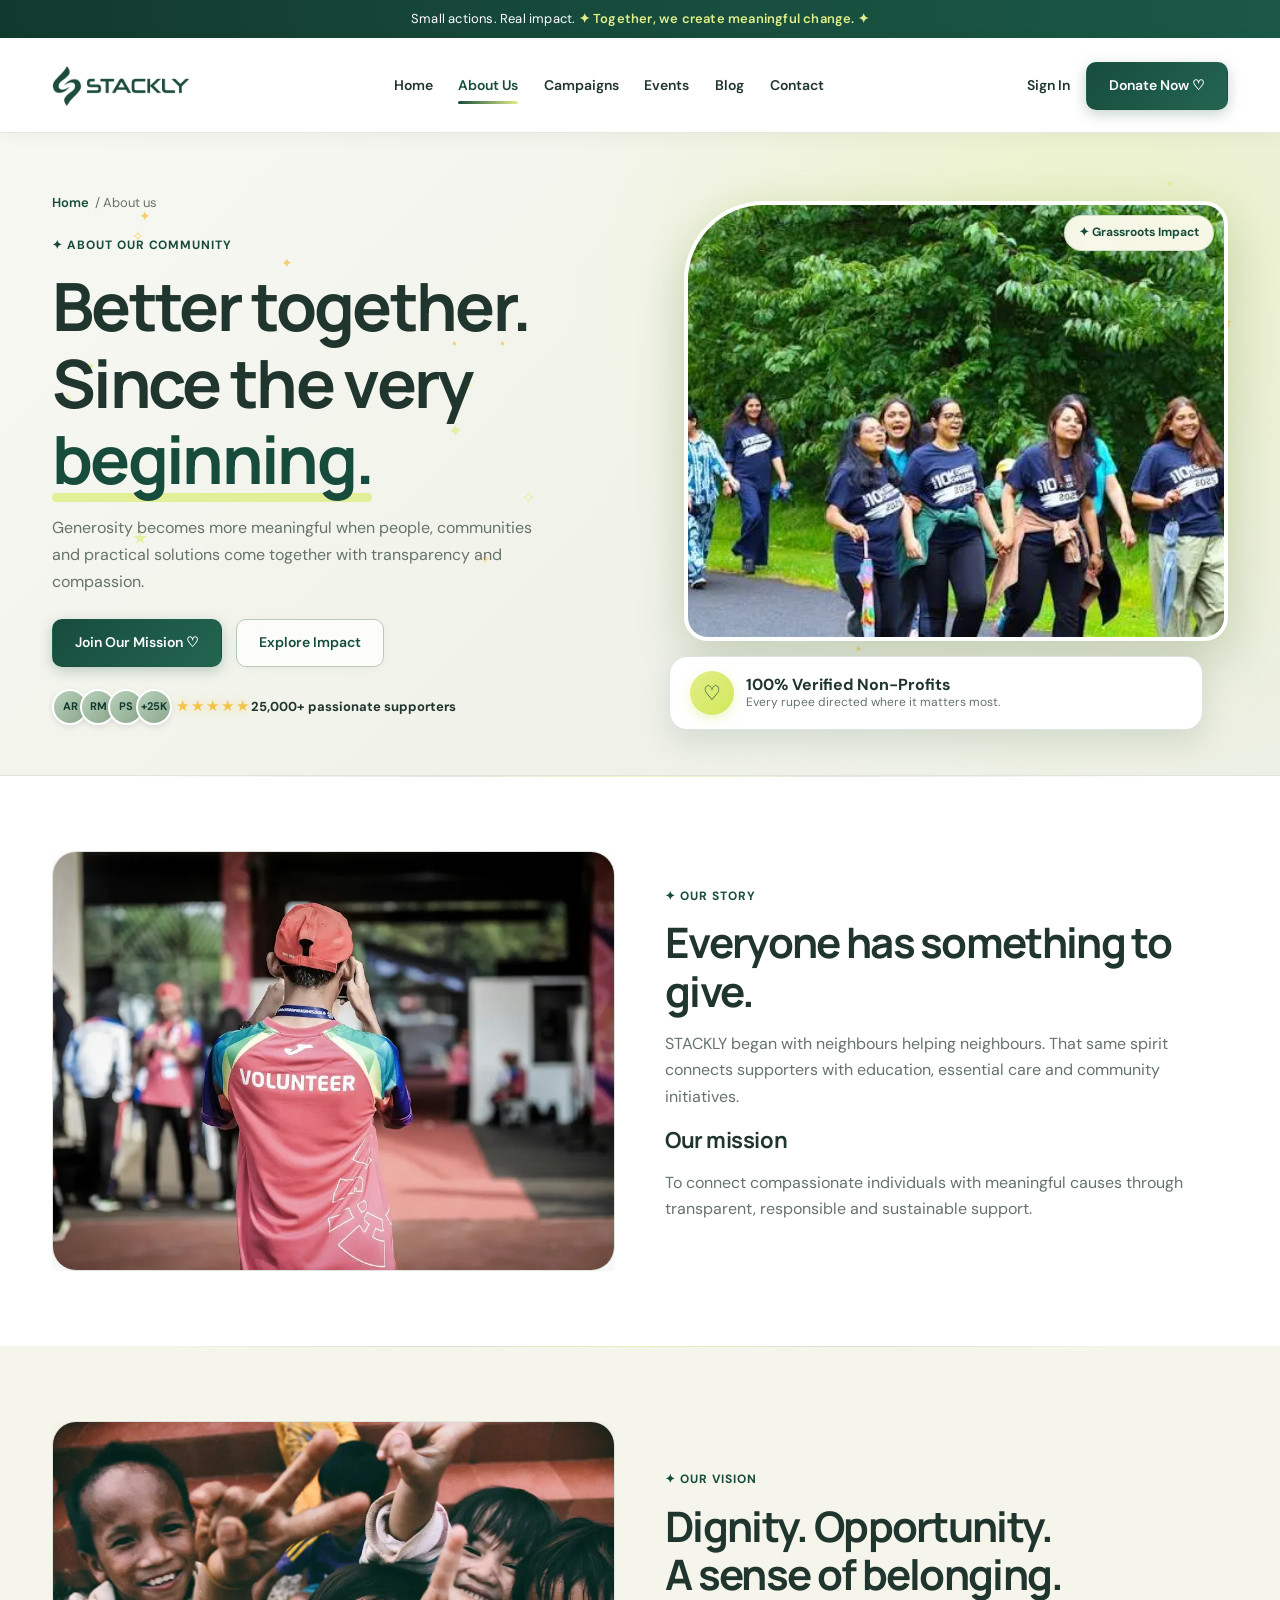
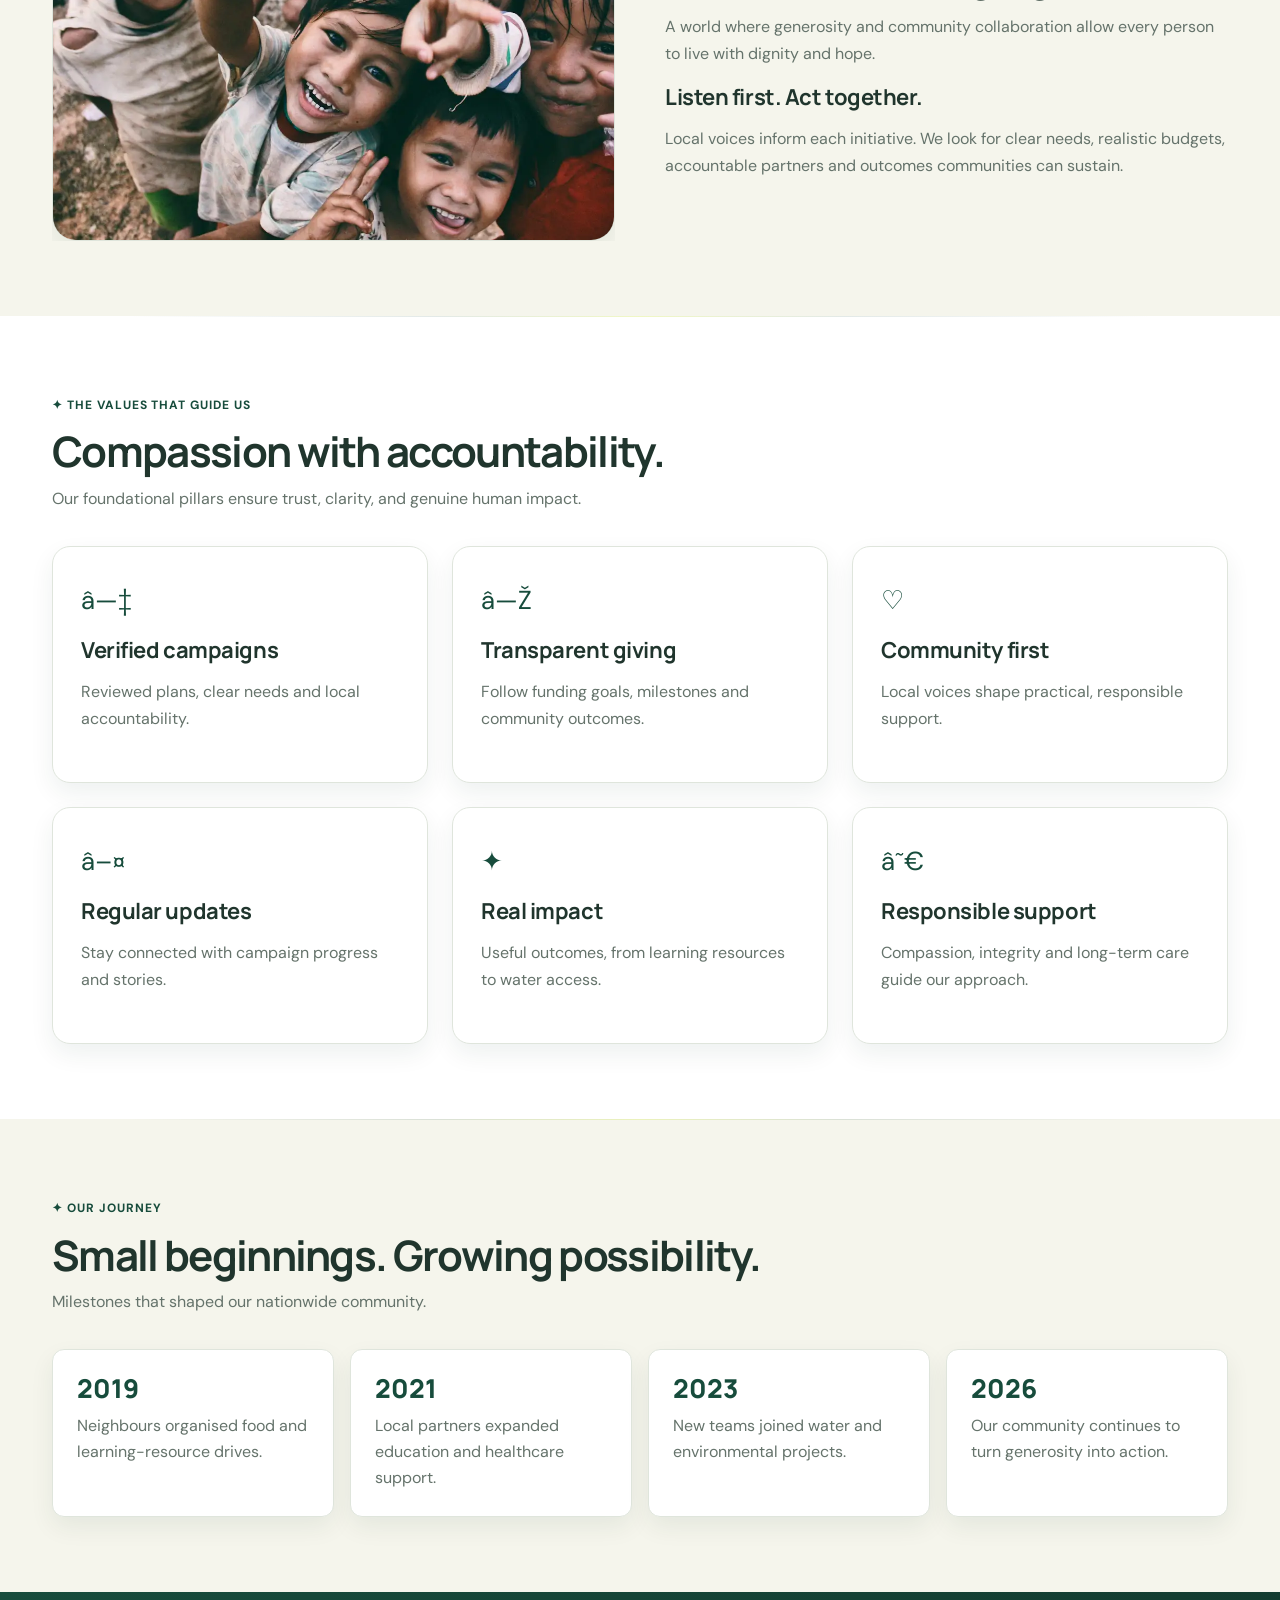
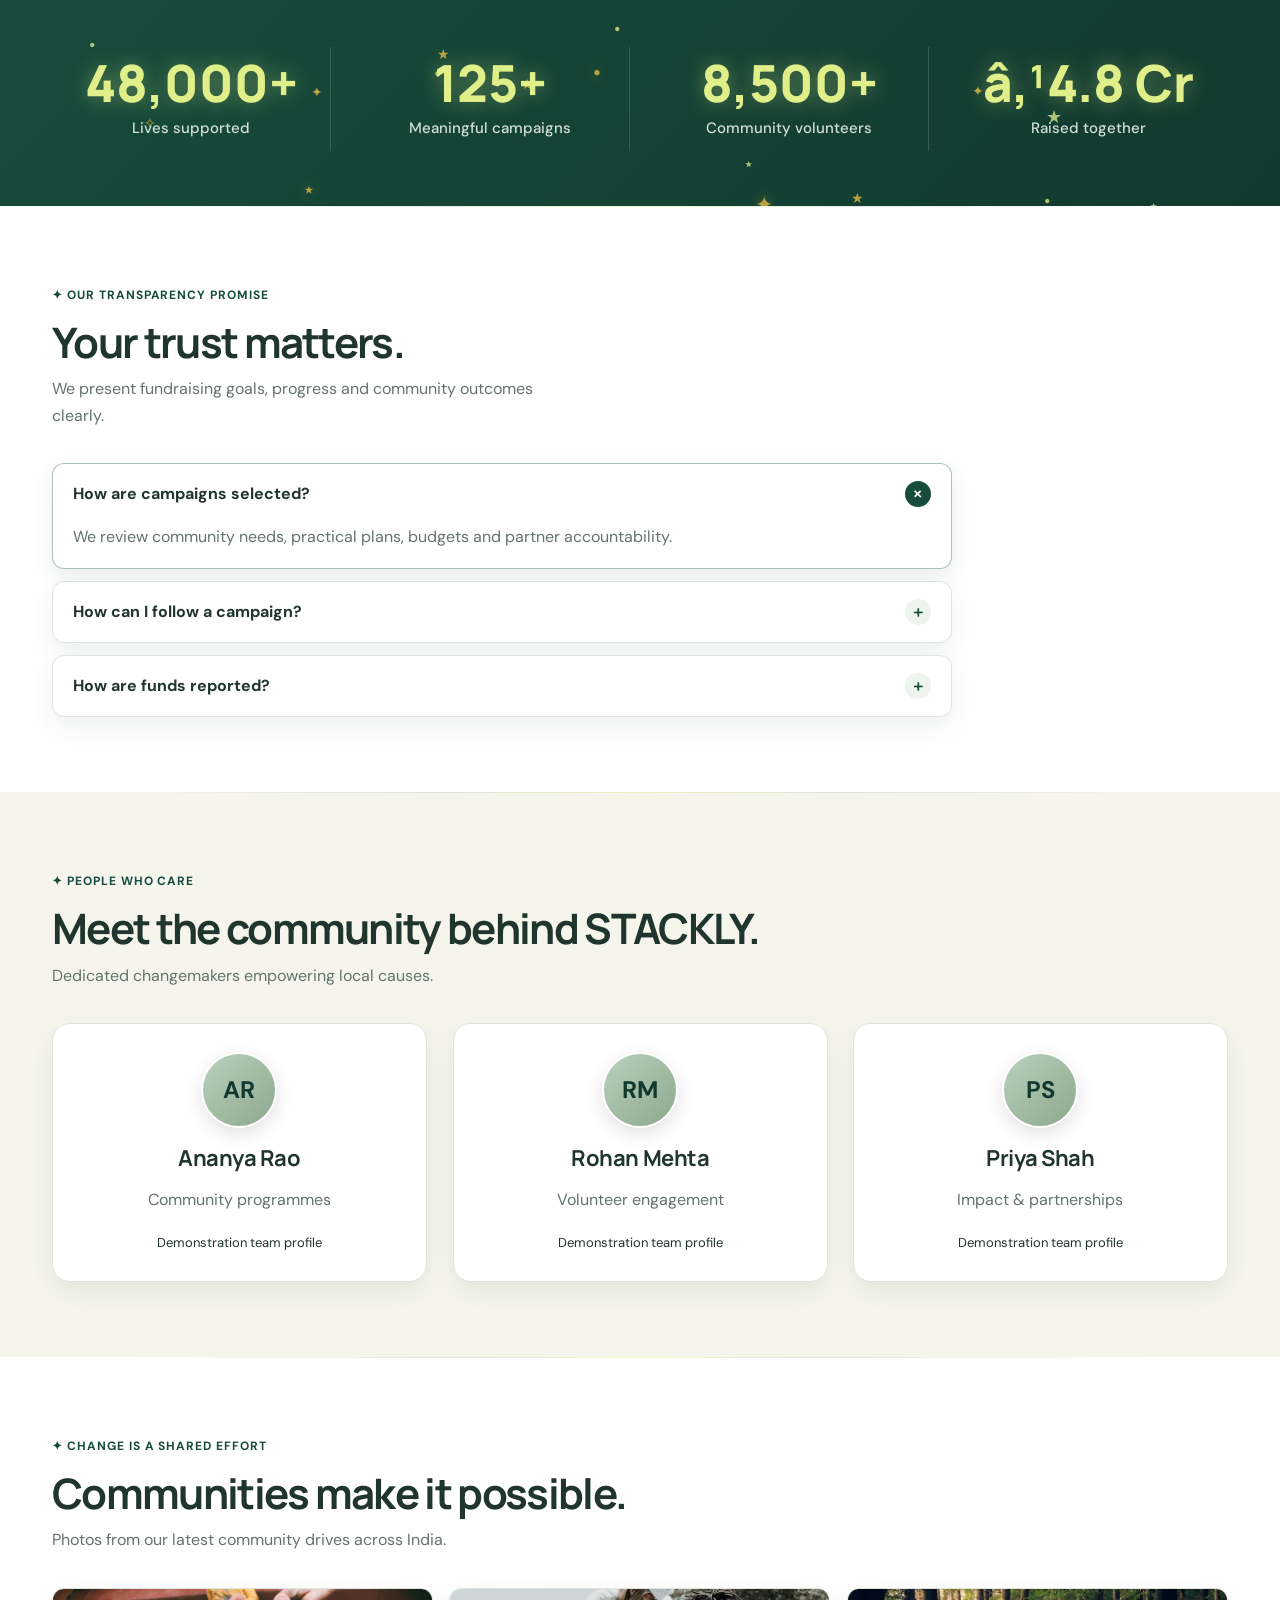
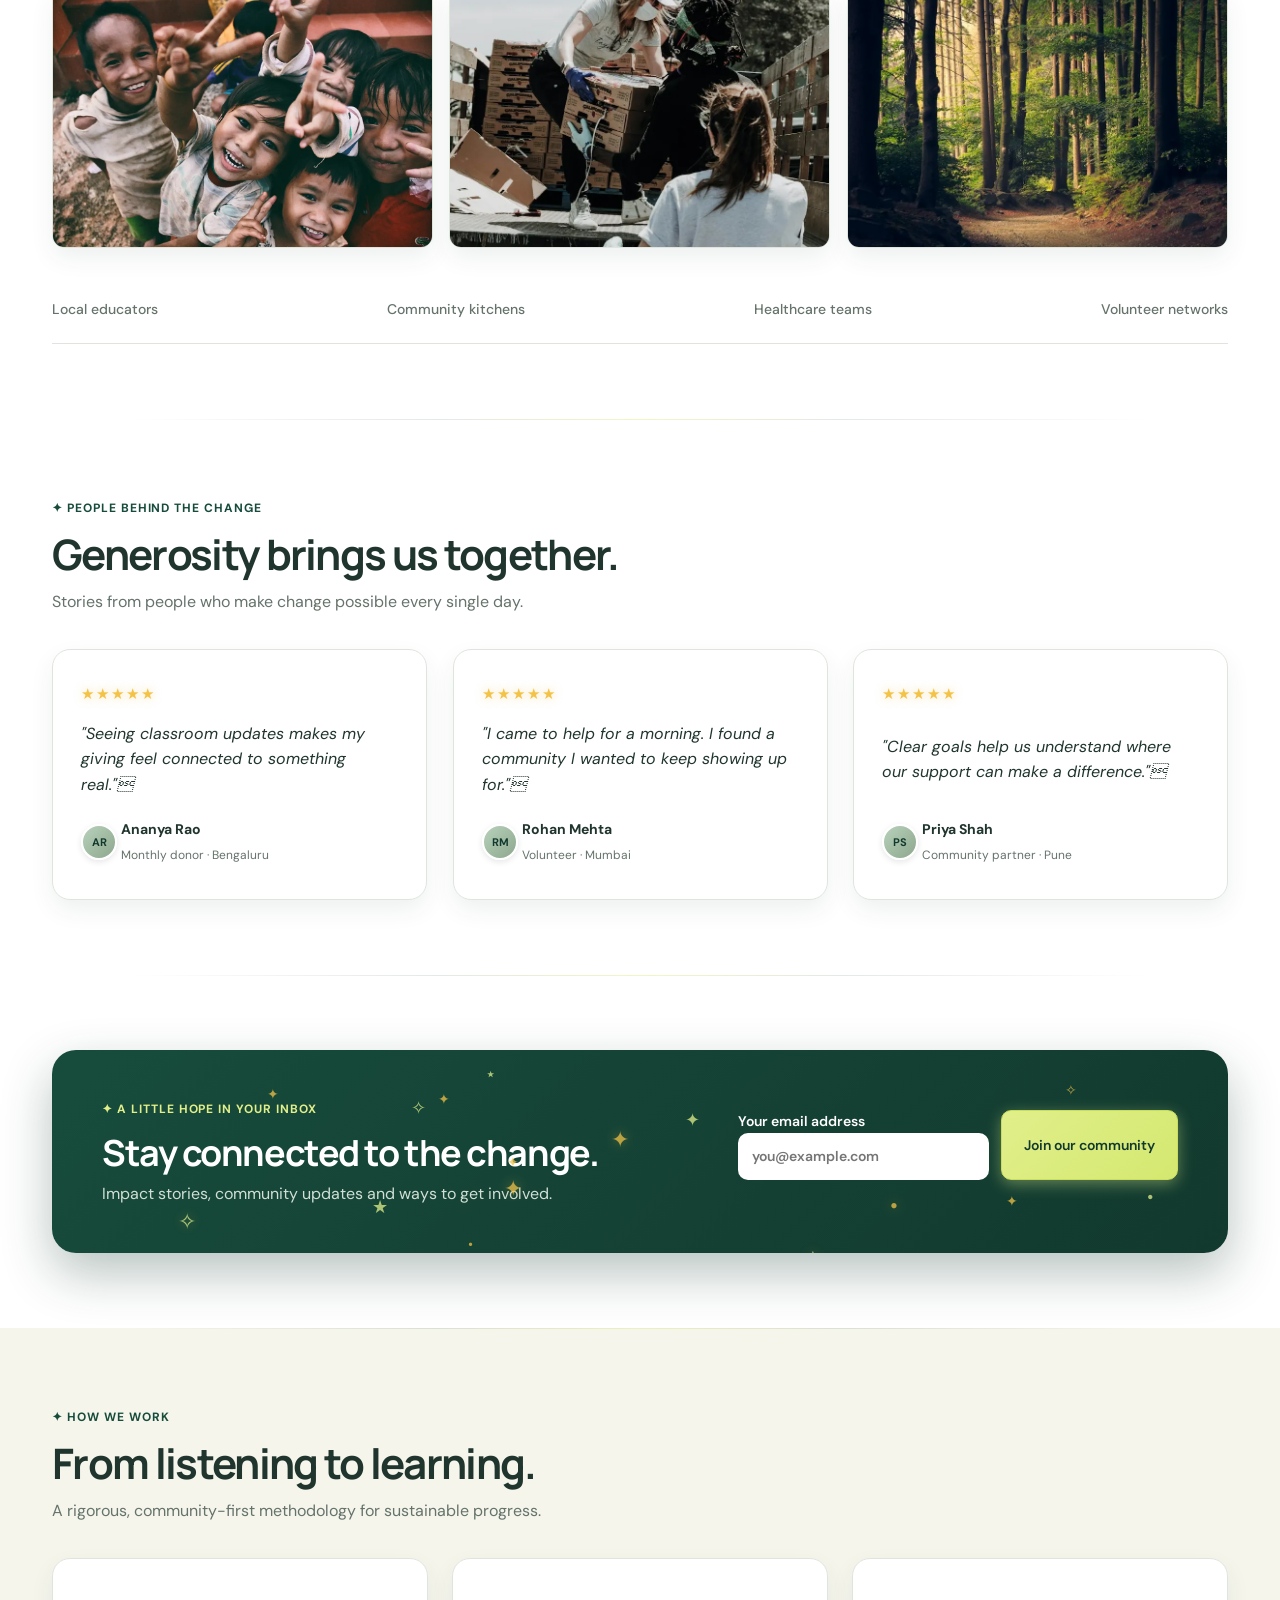
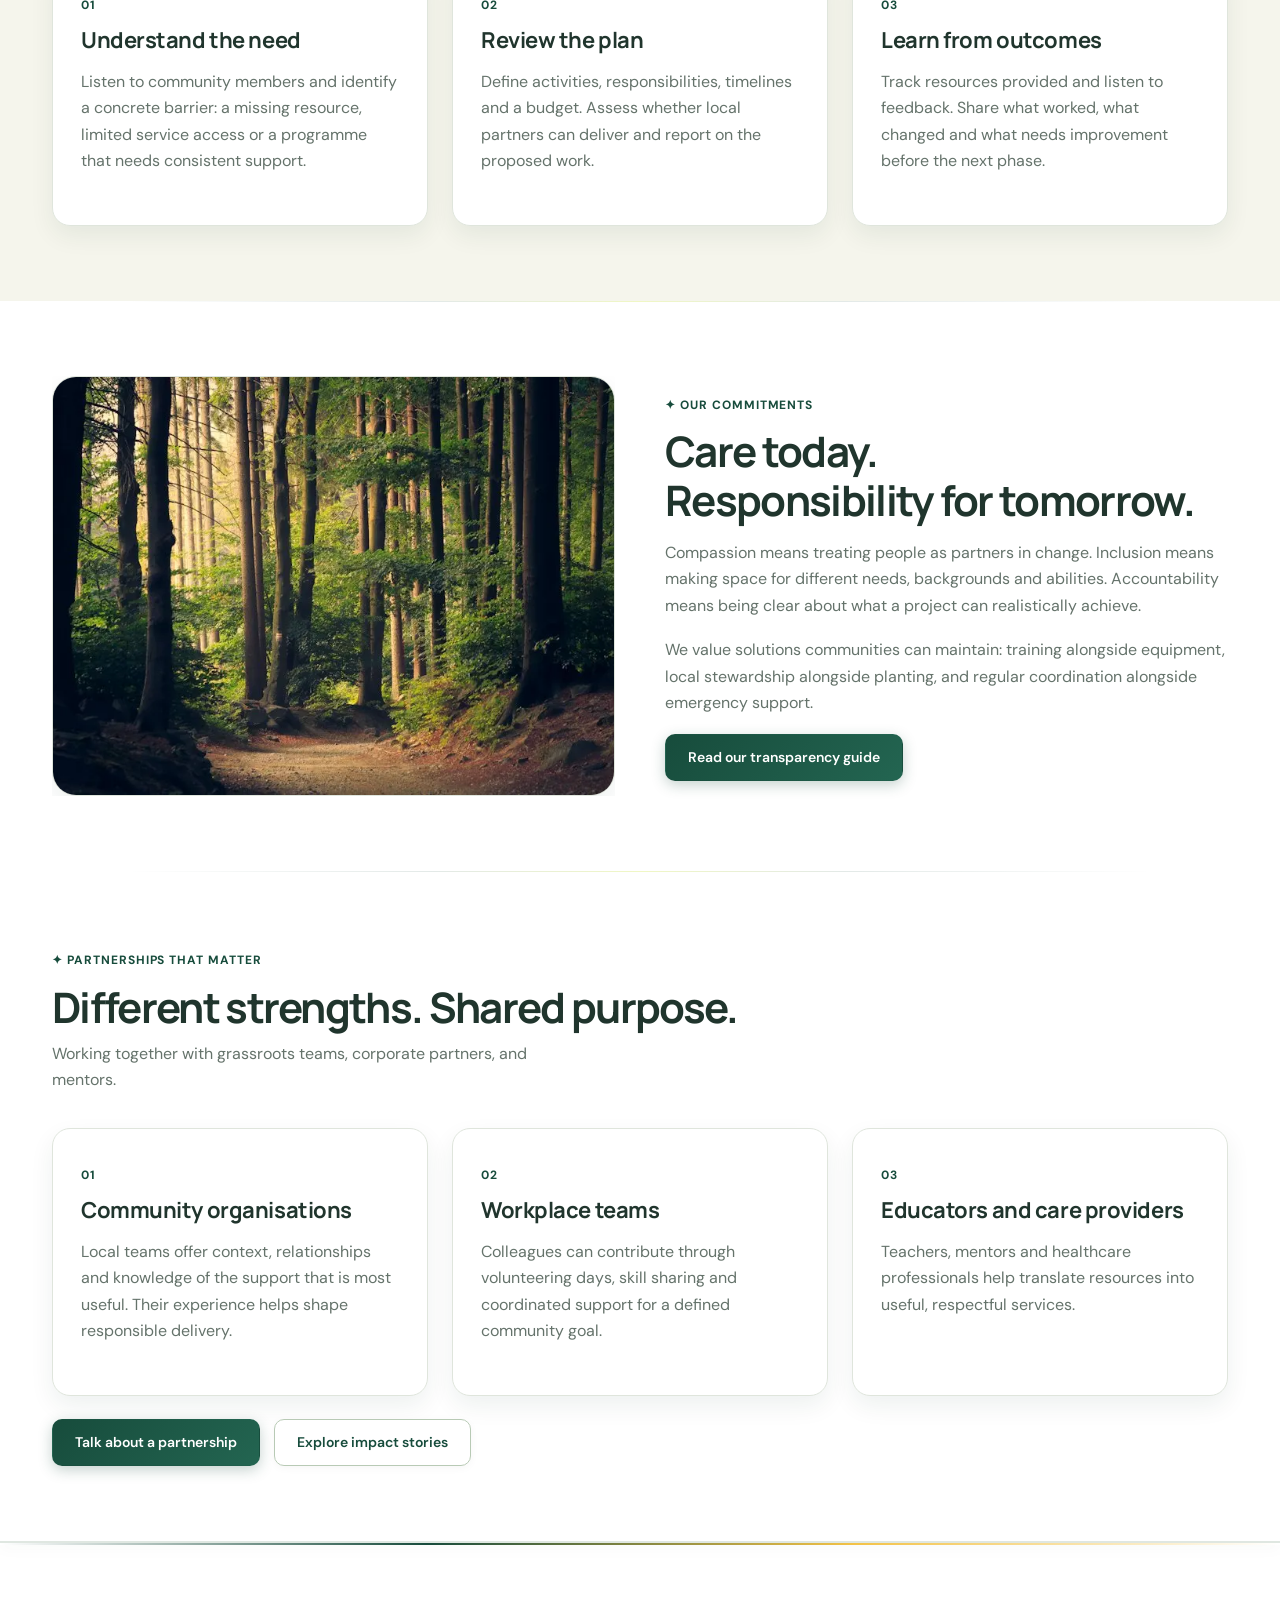
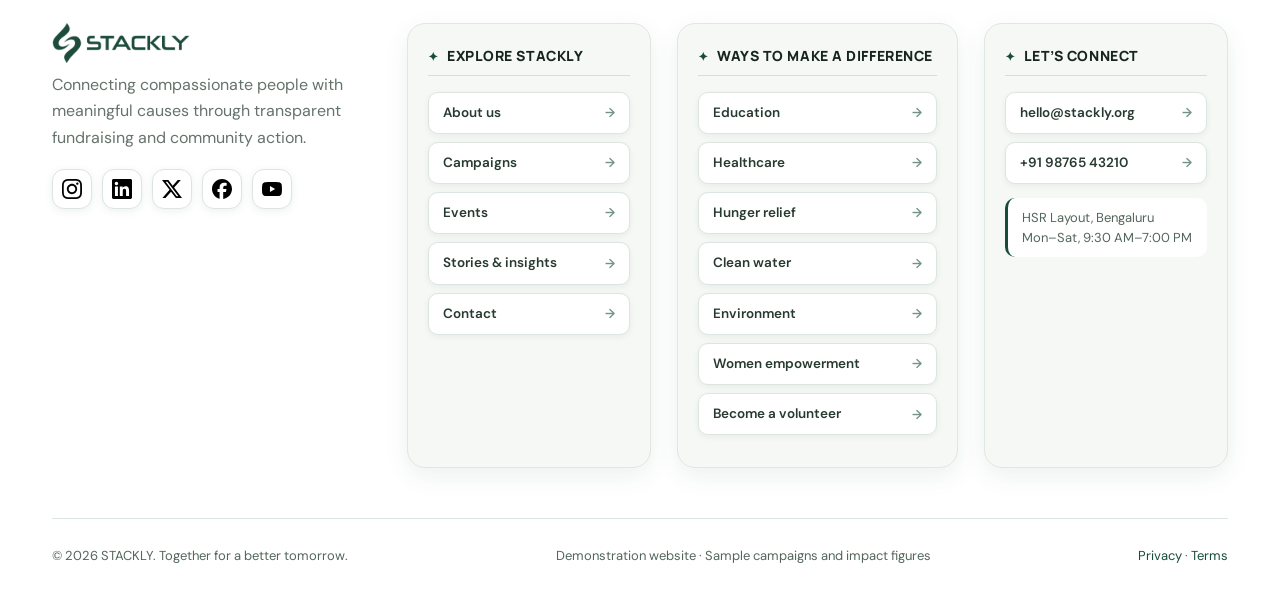
==== commit 9aebb605: "Add files via upload" ====
--- a/about.html
+++ b/about.html
@@ -279,8 +279,9 @@
                         <p>Impact stories, community updates and ways to get involved.</p>
                     </div>
                     <form data-form="newsletter" novalidate><label>Your email address<input type="email" name="email"
-                                placeholder="you@example.com" required></label><button class="btn light">Join our
-                            community</button><span class="form-result" aria-live="polite"></span></form>
+                                placeholder="you@example.com" required></label><button class="btn light" type="button" onclick="window.location.href='404.html'">
+    Join our community
+</button><span class="form-result" aria-live="polite"></span></form>
                 </div>
             </div>
         </section>
--- a/assets/style.css
+++ b/assets/style.css
@@ -1370,12 +1370,10 @@
    FOOTER & QUICKLINKS STYLING
 ========================================= */
 footer, .footer {
-  background: radial-gradient(circle at 12% 15%, rgba(225, 239, 138, 0.09) 0%, transparent 45%),
-              radial-gradient(circle at 88% 85%, rgba(35, 101, 81, 0.28) 0%, transparent 50%),
-              linear-gradient(180deg, #0d251d 0%, #081611 100%);
-  color: #d8e5dc;
+  background: #ffffff;
+  color: #17251e;
   padding: 80px 0 35px;
-  border-top: 2px solid rgba(225, 239, 138, 0.25);
+  border-top: 2px solid #dfe7e1;
   position: relative;
   z-index: 10;
   overflow: hidden;
@@ -1388,8 +1386,8 @@
   left: 0;
   right: 0;
   height: 2px;
-  background: linear-gradient(90deg, transparent, var(--lime), rgba(243, 194, 70, 0.8), transparent);
-  box-shadow: 0 0 15px var(--lime-glow);
+  background: linear-gradient(90deg, transparent, var(--green), var(--gold), transparent);
+  box-shadow: 0 0 15px rgba(23, 76, 60, 0.15);
 }
 
 .footer-grid {
@@ -1402,22 +1400,20 @@
 
 .footer-brand {
   max-width: 340px;
-  background: rgba(255, 255, 255, 0.04);
-  border: 1px solid rgba(255, 255, 255, 0.09);
+  background: #f5f8f5;
+  border: 1px solid #dfe7e1;
   border-radius: 18px;
   padding: 26px 22px;
-  backdrop-filter: blur(14px);
-  -webkit-backdrop-filter: blur(14px);
   transition: all 0.35s ease;
   position: relative;
   overflow: hidden;
-  box-shadow: 0 8px 24px rgba(0, 0, 0, 0.2);
+  box-shadow: 0 8px 24px rgba(23, 76, 60, 0.08);
 }
 
 .footer-brand:hover {
-  background: rgba(255, 255, 255, 0.07);
-  border-color: rgba(225, 239, 138, 0.35);
-  box-shadow: 0 12px 35px rgba(0, 0, 0, 0.35), 0 0 25px rgba(225, 239, 138, 0.12);
+  background: #eef5ef;
+  border-color: rgba(23, 76, 60, 0.28);
+  box-shadow: 0 12px 35px rgba(23, 76, 60, 0.12);
   transform: translateY(-4px);
 }
 
@@ -1427,7 +1423,7 @@
 }
 
 .footer-brand p {
-  color: #a9bcb0;
+  color: #53665b;
   font-size: 14px;
   line-height: 1.6;
   margin-bottom: 18px;
@@ -1435,30 +1431,28 @@
 
 /* Footer Section Quicklinks Container */
 .footer-links {
-  background: rgba(255, 255, 255, 0.045);
-  border: 1px solid rgba(255, 255, 255, 0.09);
+  background: #f5f8f5;
+  border: 1px solid #dfe7e1;
   border-radius: 18px;
   padding: 24px 20px;
-  backdrop-filter: blur(14px);
-  -webkit-backdrop-filter: blur(14px);
   display: flex;
   flex-direction: column;
   align-items: stretch;
   transition: all 0.35s cubic-bezier(0.16, 1, 0.3, 1);
   position: relative;
   overflow: hidden;
-  box-shadow: 0 8px 24px rgba(0, 0, 0, 0.2);
+  box-shadow: 0 8px 24px rgba(23, 76, 60, 0.08);
 }
 
 .footer-links:hover {
-  background: rgba(255, 255, 255, 0.075);
-  border-color: rgba(225, 239, 138, 0.35);
-  box-shadow: 0 14px 40px rgba(0, 0, 0, 0.4), 0 0 25px rgba(225, 239, 138, 0.15);
+  background: #eef5ef;
+  border-color: rgba(23, 76, 60, 0.28);
+  box-shadow: 0 14px 40px rgba(23, 76, 60, 0.12);
   transform: translateY(-4px);
 }
 
 .footer-links h4 {
-  color: #ffffff;
+  color: #17251e;
   font-size: 14px;
   font-weight: 800;
   margin-bottom: 16px;
@@ -1468,14 +1462,13 @@
   align-items: center;
   gap: 8px;
   padding-bottom: 10px;
-  border-bottom: 1px solid rgba(255, 255, 255, 0.1);
+  border-bottom: 1px solid #d5dfd8;
 }
 
 .footer-links h4::before {
   content: '✦';
-  color: var(--lime);
+  color: var(--green);
   font-size: 12px;
-  filter: drop-shadow(0 0 5px var(--gold-glow));
 }
 
 /* Footer Quicklinks Item: Stylish Background Color, Border, & Shining Hover */
@@ -1483,24 +1476,24 @@
   display: flex;
   align-items: center;
   justify-content: space-between;
-  color: #e2ede6;
+  color: #273a30;
   font-size: 13.5px;
   font-weight: 600;
   padding: 9px 14px;
   margin-bottom: 8px;
-  background: rgba(255, 255, 255, 0.08);
-  border: 1px solid rgba(255, 255, 255, 0.12);
+  background: #ffffff;
+  border: 1px solid #dce5df;
   border-radius: 10px;
   text-decoration: none;
   transition: all 0.3s cubic-bezier(0.2, 0.8, 0.2, 1);
   position: relative;
   overflow: hidden;
-  box-shadow: 0 2px 6px rgba(0, 0, 0, 0.15);
+  box-shadow: 0 2px 6px rgba(23, 76, 60, 0.06);
 }
 
 .footer-links a::after {
   content: '→';
-  color: var(--lime);
+  color: var(--green);
   font-size: 13px;
   opacity: 0.6;
   transition: transform 0.3s, opacity 0.3s;
@@ -1520,10 +1513,10 @@
 
 .footer-links a:hover {
   color: #ffffff;
-  background: linear-gradient(135deg, rgba(225, 239, 138, 0.28) 0%, rgba(23, 76, 60, 0.85) 100%);
-  border-color: var(--lime);
+  background: linear-gradient(135deg, var(--green) 0%, #1f5e49 100%);
+  border-color: var(--green);
   transform: translateX(6px) scale(1.02);
-  box-shadow: 0 6px 18px rgba(225, 239, 138, 0.28), 0 2px 8px rgba(0, 0, 0, 0.3);
+  box-shadow: 0 6px 18px rgba(23, 76, 60, 0.2);
 }
 
 .footer-links a:hover::after {
@@ -1541,14 +1534,14 @@
 }
 
 .footer-links p {
-  color: #a9bcb0;
+  color: #53665b;
   font-size: 13px;
   margin-top: 6px;
   line-height: 1.5;
   padding: 10px 14px;
-  background: rgba(0, 0, 0, 0.25);
+  background: #ffffff;
   border-radius: 10px;
-  border-left: 3px solid var(--lime);
+  border-left: 3px solid var(--green);
 }
 
 .social-links {
@@ -1565,40 +1558,40 @@
   width: 40px;
   height: 40px;
   margin: 0;
-  border: 1px solid rgba(255, 255, 255, 0.18);
+  border: 1px solid #dce5df;
   border-radius: 12px;
-  background: rgba(255, 255, 255, 0.08);
+  background: #ffffff;
   transition: all 0.3s cubic-bezier(0.2, 0.8, 0.2, 1);
-  box-shadow: 0 2px 8px rgba(0, 0, 0, 0.2);
+  box-shadow: 0 2px 8px rgba(23, 76, 60, 0.08);
 }
 
 .social-links a:hover {
-  color: var(--lime);
-  background: linear-gradient(135deg, rgba(225, 239, 138, 0.25), rgba(23, 76, 60, 0.8));
-  border-color: var(--lime);
+  color: #ffffff;
+  background: linear-gradient(135deg, var(--green), #1f5e49);
+  border-color: var(--green);
   transform: translateY(-4px) scale(1.08);
-  box-shadow: 0 6px 16px rgba(225, 239, 138, 0.3);
+  box-shadow: 0 6px 16px rgba(23, 76, 60, 0.2);
 }
 
 .footer-bottom {
-  border-top: 1px solid rgba(255, 255, 255, 0.12);
+  border-top: 1px solid #dce5df;
   padding-top: 26px;
   display: flex;
   justify-content: space-between;
   font-size: 13px;
-  color: #9eb1a6;
+  color: #53665b;
   flex-wrap: wrap;
   gap: 14px;
 }
 
 .footer-bottom a {
-  color: #b7c9be;
+  color: var(--green);
   text-decoration: none;
   transition: color 0.25s;
 }
 
 .footer-bottom a:hover {
-  color: var(--lime);
+  color: #164a37;
 }
 
 /* =========================================
@@ -2064,6 +2057,16 @@
   flex-direction: column;
   box-sizing: border-box;
   z-index: 30;
+}
+
+.sidebar-head {
+  display: flex;
+  align-items: center;
+  justify-content: space-between;
+}
+
+.dashboard-sidebar-close {
+  display: none;
 }
 
 .dashboard-menu,
@@ -2848,16 +2851,48 @@
   .sidebar {
     position: fixed;
     inset: 0 auto 0 0;
-    width: min(82vw, 290px);
+    width: min(85vw, 300px);
     height: 100dvh;
     z-index: 100000;
     transform: translateX(-105%);
     transition: transform 0.3s cubic-bezier(0.16, 1, 0.3, 1);
-    box-shadow: 20px 0 50px rgba(0, 0, 0, 0.28);
+    box-shadow: 20px 0 50px rgba(0, 0, 0, 0.4);
     overflow-y: auto;
+    padding: 22px 18px;
+    background: var(--deep);
   }
   .sidebar.open {
     transform: translateX(0);
+  }
+  .sidebar-head {
+    display: flex;
+    align-items: center;
+    justify-content: space-between;
+    width: 100%;
+    padding-bottom: 14px;
+    border-bottom: 1px solid rgba(255, 255, 255, 0.12);
+  }
+  .dashboard-sidebar-close {
+    display: inline-flex;
+    align-items: center;
+    justify-content: center;
+    width: 38px;
+    height: 38px;
+    border-radius: 12px;
+    background: rgba(255, 255, 255, 0.12);
+    color: white;
+    border: 1px solid rgba(255, 255, 255, 0.25);
+    font-size: 24px;
+    line-height: 1;
+    cursor: pointer;
+    transition: all 0.25s cubic-bezier(0.2, 0.8, 0.2, 1);
+  }
+  .dashboard-sidebar-close:hover,
+  .dashboard-sidebar-close:active {
+    background: var(--lime);
+    color: var(--deep);
+    border-color: var(--lime);
+    transform: rotate(90deg) scale(1.05);
   }
   .dashboard-menu {
     display: inline-flex;
@@ -2873,13 +2908,17 @@
     box-shadow: var(--card-shadow);
     font-size: 20px;
     flex-shrink: 0;
+    cursor: pointer;
+    position: static;
   }
   .dashboard-overlay {
     display: block;
     position: fixed;
     inset: 0;
     z-index: 99999;
-    background: rgba(8, 25, 20, 0.55);
+    background: rgba(8, 25, 20, 0.65);
+    backdrop-filter: blur(4px);
+    -webkit-backdrop-filter: blur(4px);
     opacity: 0;
     visibility: hidden;
     transition: opacity 0.25s, visibility 0.25s;
@@ -2892,7 +2931,7 @@
     flex-direction: column;
     overflow-y: auto;
     gap: 4px;
-    margin: 22px 0;
+    margin: 18px 0;
     padding: 0 2px 12px;
   }
   .side-links button {
@@ -2927,7 +2966,9 @@
     padding: 20px 16px 40px;
   }
   .dash-top {
-    align-items: flex-start;
+    align-items: center;
+    padding-left: 0;
+    gap: 14px;
   }
   .dash-top > div:first-child {
     min-width: 0;
